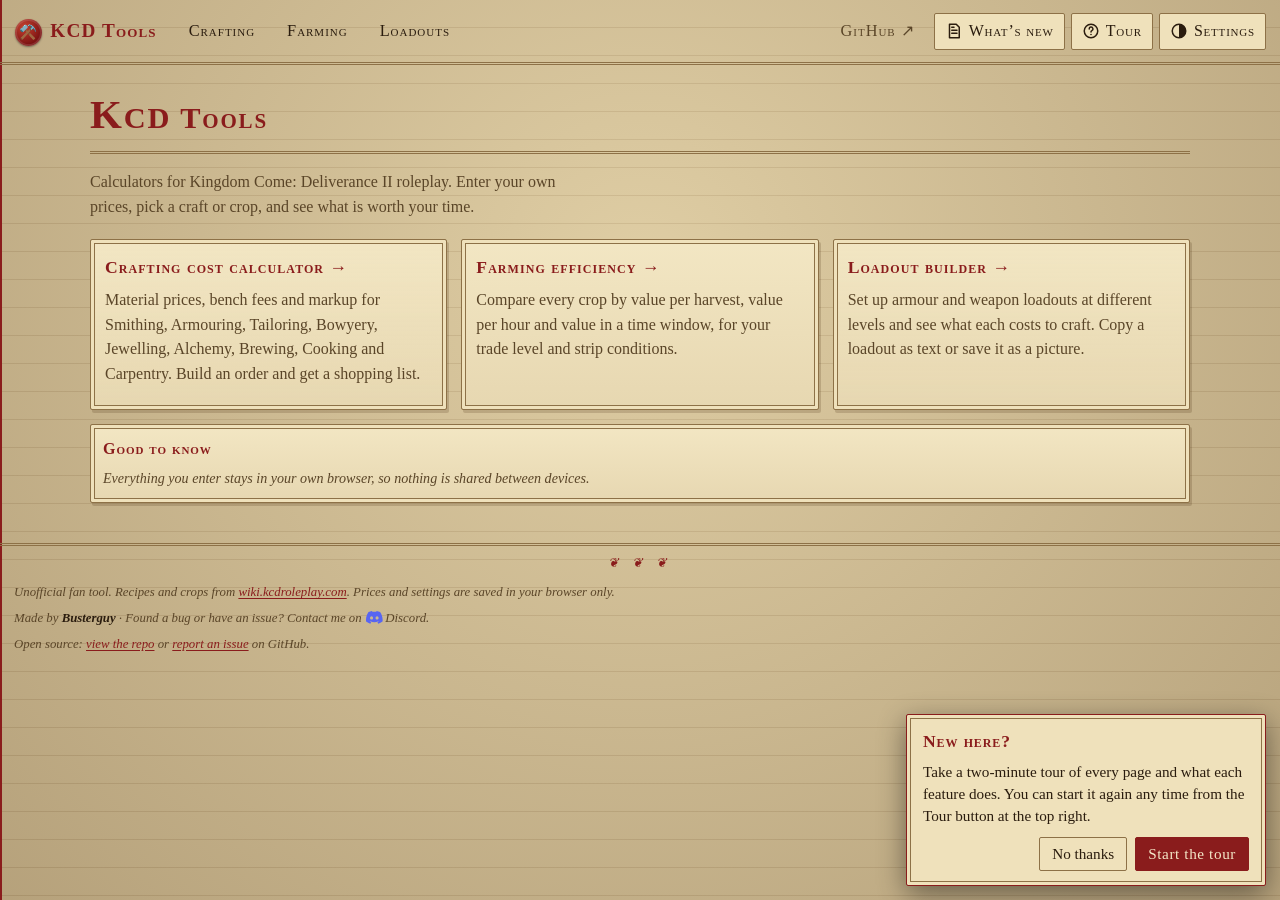
==== index.html @ f0e1aca1 "Show a loading message while pages build and a progress bar when changing page Co-Authored-By: Claud" ====
<!DOCTYPE html>
<html lang="en" data-skin="ledger"><head><meta charset="utf-8">
<meta name="viewport" content="width=device-width, initial-scale=1, viewport-fit=cover">
<meta name="color-scheme" content="light dark"><meta name="description" content="Calculators for KCD Roleplay: crafting costs, farming efficiency and armour loadouts.">
<meta property="og:type" content="website"><meta property="og:site_name" content="KCD Tools"><meta property="og:title" content="KCD Tools – Crafting, Farming and Loadouts"><meta property="og:description" content="Calculators for KCD Roleplay: crafting costs, farming efficiency and armour loadouts."><meta property="og:url" content="https://xbusterguy.github.io/KCDCalculator/"><meta property="og:image" content="https://xbusterguy.github.io/KCDCalculator/assets/social.png"><meta name="twitter:card" content="summary_large_image"><meta name="theme-color" content="#d8c59b">
<link rel="prefetch" href="assets/recipes.js">
<title>KCD Tools – Crafting, Farming and Loadouts</title>
<link rel="icon" href="data:image/svg+xml,%3Csvg xmlns=%27http://www.w3.org/2000/svg%27 viewBox=%270 0 100 100%27%3E%3Ctext y=%27.9em%27 font-size=%2790%27%3E⚒️%3C/text%3E%3C/svg%3E">
<style>
/* Shared styles for every page */
:root{--bg:#f6f1e7;--card:#fffdf8;--tx:#2a2218;--mut:#7a6c58;--ac:#8a5a1c;--on:#fffdf8;--bd:#dccfb8;--ok:#2f7a3a;--bad:#b03a2e;--bar:#c9a05a;color-scheme:light;box-sizing:border-box;padding-top:env(safe-area-inset-top,0px);padding-bottom:env(safe-area-inset-bottom,0px)}
@media (prefers-color-scheme:dark){:root:not([data-theme="light"]){--bg:#120f0b;--card:#1e1913;--tx:#eadfca;--mut:#a39278;--ac:#d9a44f;--on:#120f0b;--bd:#3a3125;--ok:#6fc47c;--bad:#e8786b;--bar:#8a6a2f;color-scheme:dark}}
:root[data-theme="dark"]{--bg:#120f0b;--card:#1e1913;--tx:#eadfca;--mut:#a39278;--ac:#d9a44f;--on:#120f0b;--bd:#3a3125;--ok:#6fc47c;--bad:#e8786b;--bar:#8a6a2f;color-scheme:dark}
html{scroll-padding-top:env(safe-area-inset-top,0px)}
body{margin:0;background:var(--bg);color:var(--tx);font:15px/1.4 Georgia,"Times New Roman",serif}
body::before{content:"";position:fixed;inset:0 0 auto;height:env(safe-area-inset-top,0px);background:var(--bg);z-index:20}
main{max-width:1100px;margin:0 auto;padding:0 14px 16px}
h1{font-size:1.4rem;margin:0 0 6px;color:var(--ac)}h2{font-size:1rem;margin:0 0 6px}
h3{font-size:.85rem;margin:10px 0 6px;color:var(--mut);text-transform:uppercase;letter-spacing:.04em}
p.s{color:var(--mut);margin:0 0 10px;font-size:.88rem}
a{color:var(--ac)}
.bar{display:flex;flex-wrap:wrap;gap:12px;align-items:flex-end;margin-bottom:8px}
label.f{display:flex;flex-direction:column;font-size:.75rem;color:var(--mut);gap:2px}
input,select,textarea,button{font:inherit;color:var(--tx);background:var(--card);border:1px solid var(--bd);border-radius:6px;padding:5px 8px;max-width:100%;box-sizing:border-box}
input[type=checkbox]{width:auto}button{cursor:pointer}button.pri{background:var(--ac);color:var(--on);border:0}
:focus-visible{outline:2px solid var(--ac);outline-offset:1px}
.card{background:var(--card);border:1px solid var(--bd);border-radius:10px;padding:12px;margin-bottom:14px}
.grid{display:grid;grid-template-columns:repeat(auto-fill,minmax(125px,1fr));gap:6px}
details>summary{cursor:pointer;font-weight:bold}
.wrap{overflow-x:auto}table{border-collapse:collapse;width:100%}
th,td{text-align:left;padding:6px 8px;border-bottom:1px solid var(--bd)}th{font-size:.75rem;color:var(--mut)}
td.n,th.n{text-align:right;white-space:nowrap;font-variant-numeric:tabular-nums}
.w{color:var(--bad)}.p{color:var(--ok)}
/* site navigation + footer */
nav.site{display:flex;flex-wrap:wrap;gap:6px;align-items:center;max-width:1280px;margin:0 auto;padding:10px 14px}
nav.site a{text-decoration:none;color:var(--tx);padding:5px 12px;border-radius:999px;border:1px solid transparent}
nav.site a:hover{border-color:var(--bd)}nav.site a[aria-current=page]{background:var(--ac);color:var(--on)}
nav.site .brand{font-weight:bold;color:var(--ac);padding-left:0}
footer.site{max-width:1280px;margin:0 auto;padding:6px 14px 24px;color:var(--mut);font-size:.8rem}
/* home */
.hero{padding:10px 0 4px}.hero p{max-width:60ch;color:var(--mut)}
.tiles{display:grid;grid-template-columns:repeat(auto-fit,minmax(260px,1fr));gap:14px}
.tile{display:block;text-decoration:none;color:var(--tx);border:1px solid var(--bd);border-radius:10px;padding:14px;background:var(--card)}
.tile:hover{border-color:var(--ac)}.tile h2{color:var(--ac);font-size:1.1rem}.tile p{margin:0;color:var(--mut)}
.sig{margin-top:6px}.sig b{color:var(--tx)}.sig svg{width:1.3em;height:1.3em;vertical-align:-.3em;margin:0 .2em 0 .1em;fill:#5865F2}
nav.site a.gh{margin-left:auto;color:var(--mut)}.sig a{color:var(--ac)}
@media print{nav.site,footer.site{display:none}}
/* theme picker */
/* Medieval ledger theme (select "Medieval ledger" in the nav) */
:root[data-skin=ledger]{--bg:#d8c59b;--card:#efe1bb;--tx:#2a1c0e;--mut:#5a4528;--ac:#8a1c1c;--on:#f4e8c8;--bd:#8d7147;--ok:#2d5a28;--bad:#8a1c1c;--bar:#a67a3a;color-scheme:light}
@media (prefers-color-scheme:dark){:root[data-skin=ledger]:not([data-theme=light]){--bg:#17110a;--card:#241a0f;--tx:#e8d6a6;--mut:#a68e62;--ac:#e0705a;--on:#17110a;--bd:#5c4526;--ok:#86b66f;--bad:#e0705c;--bar:#8d6a30;color-scheme:dark}}
:root[data-skin=ledger][data-theme=dark]{--bg:#17110a;--card:#241a0f;--tx:#e8d6a6;--mut:#a68e62;--ac:#e0705a;--on:#17110a;--bd:#5c4526;--ok:#86b66f;--bad:#e0705c;--bar:#8d6a30;color-scheme:dark}
html[data-skin=ledger] body{min-height:100vh;font:16px/1.55 "Palatino Linotype","Book Antiqua",Palatino,"Iowan Old Style","URW Palladio L",Garamond,Georgia,serif;
 background-image:radial-gradient(ellipse at 50% 30%,rgba(255,244,205,.18),rgba(60,35,10,.22) 100%),repeating-linear-gradient(to bottom,transparent 0,transparent 27px,rgba(110,76,34,.16) 27px,rgba(110,76,34,.16) 28px);background-attachment:fixed,scroll}
html[data-skin=ledger][data-theme=dark] body{background-image:radial-gradient(ellipse at 50% 30%,rgba(255,200,120,.05),rgba(0,0,0,.35) 100%),repeating-linear-gradient(to bottom,transparent 0,transparent 27px,rgba(200,150,80,.07) 27px,rgba(200,150,80,.07) 28px)}
@media (prefers-color-scheme:dark){html[data-skin=ledger]:not([data-theme=light]) body{background-image:radial-gradient(ellipse at 50% 30%,rgba(255,200,120,.05),rgba(0,0,0,.35) 100%),repeating-linear-gradient(to bottom,transparent 0,transparent 27px,rgba(200,150,80,.07) 27px,rgba(200,150,80,.07) 28px)}}
@media (min-width:1240px){html[data-skin=ledger] body{box-shadow:inset 46px 0 0 -44px var(--ac),inset 52px 0 0 -50px var(--ac)}}
html[data-skin=ledger]{accent-color:var(--ac)}
html[data-skin=ledger] ::selection{background:var(--ac);color:var(--on)}
html[data-skin=ledger] h1,html[data-skin=ledger] h2,html[data-skin=ledger] h3{font-variant:small-caps;letter-spacing:.06em;color:var(--ac)}
html[data-skin=ledger] h1{font-size:1.9rem;border-bottom:3px double var(--bd);padding-bottom:4px;margin-bottom:10px}
html[data-skin=ledger] h1::first-letter{font-size:1.35em;font-weight:bold}
html[data-skin=ledger] h3{border-bottom:1px solid var(--bd);padding-bottom:2px}
html[data-skin=ledger] p.s{font-style:italic}
html[data-skin=ledger] .card,html[data-skin=ledger] .tile{border:1px solid var(--bd);border-radius:2px;background-image:linear-gradient(rgba(255,250,225,.22),rgba(120,85,40,.07));box-shadow:inset 0 0 0 3px var(--card),inset 0 0 0 4px var(--bd),2px 3px 0 rgba(60,35,10,.18)}
html[data-skin=ledger][data-theme=dark] .card,html[data-skin=ledger][data-theme=dark] .tile{background-image:linear-gradient(rgba(255,200,120,.04),rgba(0,0,0,.18));box-shadow:inset 0 0 0 3px var(--card),inset 0 0 0 4px var(--bd),2px 3px 0 rgba(0,0,0,.4)}
html[data-skin=ledger] .tile:hover{border-color:var(--ac)}
html[data-skin=ledger] input,html[data-skin=ledger] select,html[data-skin=ledger] textarea,html[data-skin=ledger] button{border-radius:2px;border:1px solid var(--bd);background-color:var(--card);font-family:inherit}
html[data-skin=ledger] button:hover{border-color:var(--ac);color:var(--ac)}
html[data-skin=ledger] button.pri{background:var(--ac);color:var(--on);border-color:var(--ac);letter-spacing:.04em}html[data-skin=ledger] button.pri:hover{color:var(--on);filter:brightness(1.12)}
html[data-skin=ledger] table{border-top:2px solid var(--bd)}
html[data-skin=ledger] th{font-variant:small-caps;letter-spacing:.07em;font-size:.82rem;color:var(--ac);border-bottom:2px solid var(--bd)}
html[data-skin=ledger] td{border-bottom:1px dotted var(--bd)}
html[data-skin=ledger] tr.grp td{background:transparent;border-bottom:1px solid var(--bd);font-variant:small-caps;text-transform:none;letter-spacing:.08em;font-size:.9rem}
html[data-skin=ledger] tr.tot td{border-top:3px double var(--bd)}
html[data-skin=ledger] nav.site{border-bottom:3px double var(--bd);margin-bottom:8px}
html[data-skin=ledger] nav.site a{border-radius:0;font-variant:small-caps;letter-spacing:.06em;font-size:1.02em}
html[data-skin=ledger] nav.site a:hover{border-color:var(--bd)}
html[data-skin=ledger] nav.site .brand{font-size:1.2em;font-weight:bold}
html[data-skin=ledger] footer.site{border-top:3px double var(--bd);margin-top:10px;padding-top:12px;font-style:italic}
html[data-skin=ledger] details>summary{font-variant:small-caps;letter-spacing:.05em}
/* ---- site-wide usability additions ---- */
.skip{position:absolute;left:8px;top:-60px;background:var(--ac);color:var(--on);padding:8px 14px;border-radius:6px;z-index:50;text-decoration:none}.skip:focus{top:8px}
main:focus{outline:none}
nav.site .logo{display:inline-block}
nav.site details.menu{position:relative}
nav.site details.menu>summary{list-style:none;cursor:pointer;display:flex;align-items:center;gap:6px;border:1px solid var(--bd);border-radius:6px;padding:5px 10px;background:var(--card);font-weight:normal}
nav.site details.menu>summary::-webkit-details-marker{display:none}
nav.site details.menu>summary svg{width:18px;height:18px;flex:none}
nav.site details.menu[open]>summary{border-color:var(--ac)}
nav.site .pop{position:absolute;right:0;top:calc(100% + 6px);z-index:40;background:var(--card);border:1px solid var(--bd);border-radius:10px;padding:12px;display:flex;flex-direction:column;gap:8px;width:min(260px,calc(100vw - 28px));box-shadow:0 8px 24px rgba(0,0,0,.25)}
nav.site .pop hr{border:0;border-top:1px solid var(--bd);margin:2px 0;width:100%}
nav.site .pop .s{margin:0;font-size:.78rem}
nav.site .pop button,nav.site .pop select{width:100%;text-align:left}
@media (max-width:560px){nav.site{gap:2px 4px;padding:8px 10px;flex-wrap:nowrap}nav.site a{padding:4px 7px;font-size:.9rem;white-space:nowrap}nav.site a.gh{display:none}html[data-skin=ledger] nav.site .brand{padding-right:2px;font-size:0}html[data-skin=ledger] nav.site .brand .logo{font-size:16px}nav.site details.menu{margin-left:auto}nav.site details.menu .mlabel{display:none}}@media (max-width:340px){nav.site a{padding:4px 4px;font-size:.8rem}nav.site{padding:8px 6px;gap:0 2px}nav.site details.menu>summary{padding:5px 7px}}
@media (pointer:coarse){button,select,input:not([type=checkbox]):not([type=radio]){min-height:40px}.chip{min-height:34px}input[type=checkbox]{width:20px;height:20px}}
@media (prefers-reduced-motion:reduce){*{scroll-behavior:auto!important;transition:none!important}}
.toast{position:fixed;left:50%;bottom:16px;transform:translateX(-50%);background:var(--tx);color:var(--bg);padding:9px 14px;border-radius:8px;z-index:60;display:flex;gap:12px;align-items:center;box-shadow:0 6px 20px rgba(0,0,0,.35);max-width:calc(100vw - 24px)}
.toast button{background:transparent;color:inherit;border:1px solid currentColor;min-height:0;padding:2px 10px}
html[data-skin=ledger] nav.site .logo{display:inline-grid;place-items:center;width:1.9em;height:1.9em;border-radius:50%;background:radial-gradient(circle at 35% 30%,#c4412f,#7a1212 70%);box-shadow:0 1px 2px rgba(0,0,0,.4),inset 0 0 0 2px rgba(255,255,255,.12);font-size:.75em;vertical-align:middle;margin-right:2px}
html[data-skin=ledger] footer.site::before{content:"❦  ❦  ❦";display:block;text-align:center;color:var(--ac);letter-spacing:.4em;margin:-4px 0 10px}
html[data-skin=ledger] nav.site details.menu>summary,html[data-skin=ledger] nav.site .pop{border-radius:2px}
html[data-skin=ledger] .toast{border-radius:2px}
html[data-skin=ledger] a{text-decoration-thickness:1px;text-underline-offset:2px}
</style>
<script>// Applies the saved theme before first paint and wires the theme button.
(function(){var k="kcd-theme",s="kcd-skin",t,sk,d=document.documentElement;try{t=localStorage.getItem(k);sk=localStorage.getItem(s)}catch(e){}
if(t)d.dataset.theme=t;d.dataset.skin="ledger";
var cur=function(){return d.dataset.theme||(matchMedia("(prefers-color-scheme:dark)").matches?"dark":"light")};
addEventListener("DOMContentLoaded",function(){var b=document.getElementById("theme"),o=document.getElementById("skin"),m=document.getElementById("menu"),$=function(i){return document.getElementById(i)};
var lab=function(){if(b)b.textContent=cur()=="dark"?"Switch to light":"Switch to dark"};lab();
if(o){o.value=d.dataset.skin||"classic";o.onchange=function(){d.dataset.skin=o.value;try{localStorage.setItem(s,o.value)}catch(e){}}}
if(b)b.onclick=function(){var n=cur()=="dark"?"light":"dark";d.dataset.theme=n;try{localStorage.setItem(k,n)}catch(e){}lab()};
if(m){document.addEventListener("click",function(e){if(m.open&&!m.contains(e.target))m.open=false});
m.addEventListener("keydown",function(e){if(e.key=="Escape"){m.open=false;m.querySelector("summary").focus()}})}
var msg=function(t){var e=$("bkmsg");if(e)e.textContent=t};
if($("bk"))$("bk").onclick=function(){var o={app:"kcd-tools",v:1,date:new Date().toISOString(),data:{}},n=0;try{for(var i=0;i<localStorage.length;i++){var q=localStorage.key(i);if(q.indexOf("kcd-")==0){o.data[q]=localStorage.getItem(q);n++}}}catch(e){}
var a=document.createElement("a");a.href=URL.createObjectURL(new Blob([JSON.stringify(o)],{type:"application/json"}));a.download="kcd-tools-backup-"+o.date.slice(0,10)+".json";document.body.appendChild(a);a.click();a.remove();setTimeout(function(){URL.revokeObjectURL(a.href)},1000);msg("Backup saved ("+n+" items).")};
if($("rsb"))$("rsb").onclick=function(){$("rs").click()};
if($("rs"))$("rs").onchange=function(){var f=this.files[0];if(!f)return;var r=new FileReader();r.onload=function(){try{var o=JSON.parse(r.result);if(o.app!="kcd-tools"||!o.data)throw 0;var ks=Object.keys(o.data).filter(function(x){return x.indexOf("kcd-")==0&&typeof o.data[x]=="string"});
if(!ks.length)throw 0;if(!confirm("Replace the data saved on this site with this backup ("+ks.length+" items)?"))return;ks.forEach(function(x){localStorage.setItem(x,o.data[x])});msg("Restored. Reloading…");location.reload()}catch(e){msg("That file is not a KCD Tools backup.")}};r.readAsText(f);this.value=""};
});
addEventListener("keydown",function(e){if(e.key!="/"||e.ctrlKey||e.metaKey||e.altKey)return;var a=document.activeElement;if(a&&/INPUT|TEXTAREA|SELECT/.test(a.tagName))return;var q=document.querySelector("input[type=search]");if(q){e.preventDefault();q.focus();q.select()}})})();
</script>
<style>
.ld{display:flex;align-items:center;gap:10px;padding:16px 4px;color:var(--mut);font-style:italic}
.ld i{flex:none;width:18px;height:18px;border:3px solid var(--bd);border-top-color:var(--ac);border-radius:50%;animation:ldsp .8s linear infinite}
@keyframes ldsp{to{transform:rotate(360deg)}}
@media (prefers-reduced-motion:reduce){.ld i{animation:none;border-color:var(--ac)}}
#ldbar{position:fixed;top:0;left:0;height:3px;width:0;background:var(--ac);z-index:2000;transition:width 8s cubic-bezier(.1,.8,.2,1)}
</style>
<script>/* loading feedback: a status line while the page builds, a slow-connection hint, and a thin bar when moving to another page */
(function(){var d=document,t=setTimeout(function(){var e=d.getElementById("ld"),s=e&&e.querySelector("span");if(s)s.textContent+=" This is taking longer than usual, so your connection may be slow."},6000);
d.addEventListener("DOMContentLoaded",function(){clearTimeout(t);var e=d.getElementById("ld");if(e)e.remove()});
d.addEventListener("click",function(ev){var a=ev.target.closest&&ev.target.closest("a[href]");if(!a||a.target||ev.defaultPrevented||ev.ctrlKey||ev.metaKey||ev.shiftKey||ev.button)return;var u=new URL(a.href,location.href);if(u.origin!==location.origin||u.pathname===location.pathname||d.getElementById("ldbar"))return;var b=d.createElement("div");b.id="ldbar";d.body.appendChild(b);requestAnimationFrame(function(){requestAnimationFrame(function(){b.style.width="85%"})})});
addEventListener("pageshow",function(){var b=d.getElementById("ldbar");if(b)b.remove()})})();</script>
</head><body><a class="skip" href="#main">Skip to content</a><nav class="site"><a class="brand" href="index.html" aria-label="KCD Tools home"><span class="logo">⚒️</span> KCD Tools</a><a href="crafting.html">Crafting</a><a href="farming.html">Farming</a><a href="loadouts.html">Loadouts</a><a class="gh" href="https://github.com/xBusterguy/KCDCalculator" target="_blank" rel="noopener noreferrer" title="View the code or report an issue on GitHub">GitHub ↗</a><details class="menu" id="menu"><summary aria-label="Settings: light or dark mode, backup" title="Light/dark mode and backup"><svg viewBox="0 0 24 24" aria-hidden="true" focusable="false"><circle cx="12" cy="12" r="9" fill="none" stroke="currentColor" stroke-width="2"/><path d="M12 3a9 9 0 0 1 0 18z" fill="currentColor"/></svg><span class="mlabel">Settings</span></summary><div class="pop"><button id="theme" type="button" aria-label="Switch light or dark mode">Switch to dark</button><hr><button id="bk" type="button">Back up my data</button><button id="rsb" type="button">Restore from backup</button><input id="rs" aria-label="Choose a backup file" type="file" accept=".json,application/json" hidden><p class="s" id="bkmsg">Saves your prices, orders, favourites, loadouts and settings to a file.</p></div></details></nav>
<main id="main" tabindex="-1"><div class="hero"><h1>KCD Tools</h1><p>Calculators for Kingdom Come: Deliverance II roleplay. Enter your own prices, pick a craft or crop, and see what is worth your time.</p></div>
<div class="tiles">
<a class="tile" href="crafting.html"><h2>Crafting cost calculator →</h2><p>Material prices, bench fees and markup for Smithing, Armouring, Tailoring, Bowyery, Jewelling, Alchemy, Brewing, Cooking and Carpentry. Build an order and get a shopping list.</p><p class="sum" id="sc" style="margin-top:8px;font-style:italic"></p></a>
<a class="tile" href="farming.html"><h2>Farming efficiency →</h2><p>Compare every crop by value per harvest, value per hour and value in a time window, for your trade level and strip conditions.</p><p class="sum" id="sf" style="margin-top:8px;font-style:italic"></p></a>
<a class="tile" href="loadouts.html"><h2>Loadout builder →</h2><p>Set up armour and weapon loadouts at different levels and see what each costs to craft. Copy a loadout as text or save it as a picture.</p><p class="sum" id="sl" style="margin-top:8px;font-style:italic"></p></a></div>
<div class="card" style="margin-top:14px"><h2>Good to know</h2><p class="s" style="margin:0">Everything you enter stays in your own browser, so nothing is shared between devices.</p></div></main>
<footer class="site">Unofficial fan tool. Recipes and crops from <a href="https://wiki.kcdroleplay.com/recipes/">wiki.kcdroleplay.com</a>. Prices and settings are saved in your browser only.<div class="sig">Made by <b>Busterguy</b> · Found a bug or have an issue? Contact me on <svg viewBox="0 0 24 24" aria-hidden="true" focusable="false"><path d="M20.317 4.3698a19.7913 19.7913 0 00-4.8851-1.5152.0741.0741 0 00-.0785.0371c-.211.3753-.4447.8648-.6083 1.2495-1.8447-.2762-3.68-.2762-5.4868 0-.1636-.3933-.4058-.8742-.6177-1.2495a.077.077 0 00-.0785-.037 19.7363 19.7363 0 00-4.8852 1.515.0699.0699 0 00-.0321.0277C.5334 9.0458-.319 13.5799.0992 18.0578a.0824.0824 0 00.0312.0561c2.0528 1.5076 4.0413 2.4228 5.9929 3.0294a.0777.0777 0 00.0842-.0276c.4616-.6304.8731-1.2952 1.226-1.9942a.076.076 0 00-.0416-.1057c-.6528-.2476-1.2743-.5495-1.8722-.8923a.077.077 0 01-.0076-.1277c.1258-.0943.2517-.1923.3718-.2914a.0743.0743 0 01.0776-.0105c3.9278 1.7933 8.18 1.7933 12.0614 0a.0739.0739 0 01.0785.0095c.1202.099.246.1981.3728.2924a.077.077 0 01-.0066.1276 12.2986 12.2986 0 01-1.873.8914.0766.0766 0 00-.0407.1067c.3604.698.7719 1.3628 1.225 1.9932a.076.076 0 00.0842.0286c1.961-.6067 3.9495-1.5219 6.0023-3.0294a.077.077 0 00.0313-.0552c.5004-5.177-.8382-9.6739-3.5485-13.6604a.061.061 0 00-.0312-.0286zM8.02 15.3312c-1.1825 0-2.1569-1.0857-2.1569-2.419 0-1.3332.9555-2.4189 2.157-2.4189 1.2108 0 2.1757 1.0952 2.1568 2.419 0 1.3332-.9555 2.4189-2.1569 2.4189zm7.9748 0c-1.1825 0-2.1569-1.0857-2.1569-2.419 0-1.3332.9554-2.4189 2.1569-2.4189 1.2108 0 2.1757 1.0952 2.1568 2.419 0 1.3332-.946 2.4189-2.1568 2.4189Z"/></svg>Discord.</div><div class="sig">Open source: <a href="https://github.com/xBusterguy/KCDCalculator" target="_blank" rel="noopener noreferrer">view the repo</a> or <a href="https://github.com/xBusterguy/KCDCalculator/issues/new/choose" target="_blank" rel="noopener noreferrer">report an issue</a> on GitHub.</div></footer><script>
(function(){var g=function(k){try{return JSON.parse(localStorage.getItem(k))}catch(e){return null}},set=function(i,t){var e=document.getElementById(i);if(e&&t)e.textContent=t};
var P=g("kcd-p")||{},n=Object.keys(P).filter(function(k){return P[k]!==""&&+P[k]>0}).length,f=(g("kcd-fav")||[]).length,o=Object.keys(g("kcd-o")||{}).length,a=[];
if(n)a.push(n+" price"+(n>1?"s":"")+" entered");if(f)a.push(f+" favourite"+(f>1?"s":""));if(o)a.push(o+" piece"+(o>1?"s":"")+" in your order");set("sc",a.join(" · "));
var F=g("kcd-farm");if(F&&F.lv)set("sf","Last view: level "+F.lv+(F.ww?", weeded & watered":"")+", "+(F.st||1)+" strip"+((F.st||1)>1?"s":""));
var L=g("kcd-lo");if(L&&L.length)set("sl",L.length+" loadout"+(L.length>1?"s":"")+" saved");})();
</script><script src="assets/tour.js" defer></script><script src="assets/changelog.js" defer></script><script>if("serviceWorker"in navigator&&(location.protocol==="https:"||location.hostname==="localhost"))addEventListener("load",function(){navigator.serviceWorker.register("sw.js").catch(function(){})})</script></body></html>
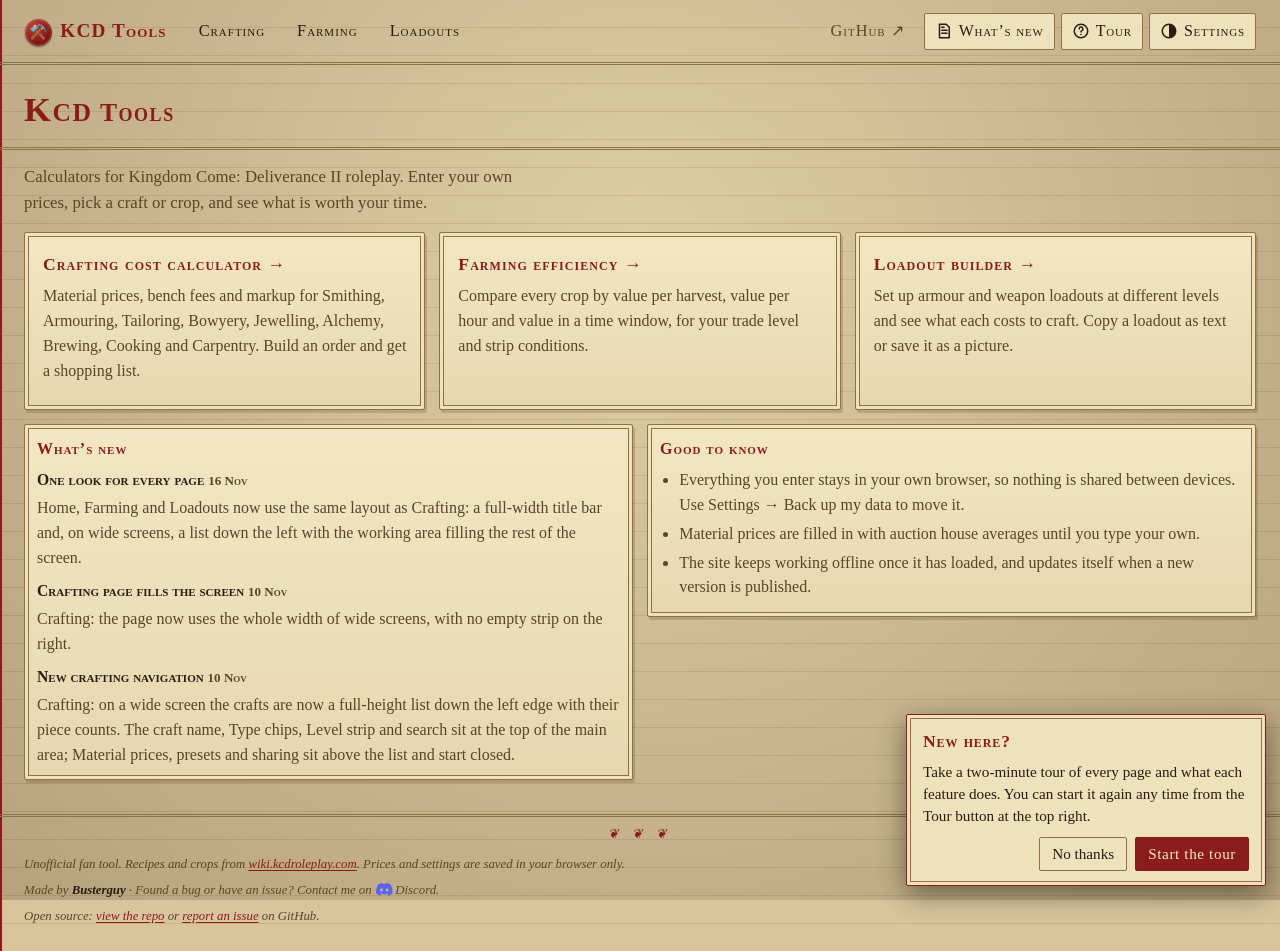
==== commit e5453d42: "One layout for every page, shared stylesheet and script, farming focus fix, removable custom recipes" ====
--- a/index.html
+++ b/index.html
@@ -6,145 +6,27 @@
 <link rel="prefetch" href="assets/recipes.js">
 <title>KCD Tools – Crafting, Farming and Loadouts</title>
 <link rel="icon" href="data:image/svg+xml,%3Csvg xmlns=%27http://www.w3.org/2000/svg%27 viewBox=%270 0 100 100%27%3E%3Ctext y=%27.9em%27 font-size=%2790%27%3E⚒️%3C/text%3E%3C/svg%3E">
-<style>
-/* Shared styles for every page */
-:root{--bg:#f6f1e7;--card:#fffdf8;--tx:#2a2218;--mut:#7a6c58;--ac:#8a5a1c;--on:#fffdf8;--bd:#dccfb8;--ok:#2f7a3a;--bad:#b03a2e;--bar:#c9a05a;color-scheme:light;box-sizing:border-box;padding-top:env(safe-area-inset-top,0px);padding-bottom:env(safe-area-inset-bottom,0px)}
-@media (prefers-color-scheme:dark){:root:not([data-theme="light"]){--bg:#120f0b;--card:#1e1913;--tx:#eadfca;--mut:#a39278;--ac:#d9a44f;--on:#120f0b;--bd:#3a3125;--ok:#6fc47c;--bad:#e8786b;--bar:#8a6a2f;color-scheme:dark}}
-:root[data-theme="dark"]{--bg:#120f0b;--card:#1e1913;--tx:#eadfca;--mut:#a39278;--ac:#d9a44f;--on:#120f0b;--bd:#3a3125;--ok:#6fc47c;--bad:#e8786b;--bar:#8a6a2f;color-scheme:dark}
-html{scroll-padding-top:env(safe-area-inset-top,0px)}
-body{margin:0;background:var(--bg);color:var(--tx);font:15px/1.4 Georgia,"Times New Roman",serif}
-body::before{content:"";position:fixed;inset:0 0 auto;height:env(safe-area-inset-top,0px);background:var(--bg);z-index:20}
-main{max-width:1100px;margin:0 auto;padding:0 14px 16px}
-h1{font-size:1.4rem;margin:0 0 6px;color:var(--ac)}h2{font-size:1rem;margin:0 0 6px}
-h3{font-size:.85rem;margin:10px 0 6px;color:var(--mut);text-transform:uppercase;letter-spacing:.04em}
-p.s{color:var(--mut);margin:0 0 10px;font-size:.88rem}
-a{color:var(--ac)}
-.bar{display:flex;flex-wrap:wrap;gap:12px;align-items:flex-end;margin-bottom:8px}
-label.f{display:flex;flex-direction:column;font-size:.75rem;color:var(--mut);gap:2px}
-input,select,textarea,button{font:inherit;color:var(--tx);background:var(--card);border:1px solid var(--bd);border-radius:6px;padding:5px 8px;max-width:100%;box-sizing:border-box}
-input[type=checkbox]{width:auto}button{cursor:pointer}button.pri{background:var(--ac);color:var(--on);border:0}
-:focus-visible{outline:2px solid var(--ac);outline-offset:1px}
-.card{background:var(--card);border:1px solid var(--bd);border-radius:10px;padding:12px;margin-bottom:14px}
-.grid{display:grid;grid-template-columns:repeat(auto-fill,minmax(125px,1fr));gap:6px}
-details>summary{cursor:pointer;font-weight:bold}
-.wrap{overflow-x:auto}table{border-collapse:collapse;width:100%}
-th,td{text-align:left;padding:6px 8px;border-bottom:1px solid var(--bd)}th{font-size:.75rem;color:var(--mut)}
-td.n,th.n{text-align:right;white-space:nowrap;font-variant-numeric:tabular-nums}
-.w{color:var(--bad)}.p{color:var(--ok)}
-/* site navigation + footer */
-nav.site{display:flex;flex-wrap:wrap;gap:6px;align-items:center;max-width:1280px;margin:0 auto;padding:10px 14px}
-nav.site a{text-decoration:none;color:var(--tx);padding:5px 12px;border-radius:999px;border:1px solid transparent}
-nav.site a:hover{border-color:var(--bd)}nav.site a[aria-current=page]{background:var(--ac);color:var(--on)}
-nav.site .brand{font-weight:bold;color:var(--ac);padding-left:0}
-footer.site{max-width:1280px;margin:0 auto;padding:6px 14px 24px;color:var(--mut);font-size:.8rem}
-/* home */
-.hero{padding:10px 0 4px}.hero p{max-width:60ch;color:var(--mut)}
-.tiles{display:grid;grid-template-columns:repeat(auto-fit,minmax(260px,1fr));gap:14px}
-.tile{display:block;text-decoration:none;color:var(--tx);border:1px solid var(--bd);border-radius:10px;padding:14px;background:var(--card)}
-.tile:hover{border-color:var(--ac)}.tile h2{color:var(--ac);font-size:1.1rem}.tile p{margin:0;color:var(--mut)}
-.sig{margin-top:6px}.sig b{color:var(--tx)}.sig svg{width:1.3em;height:1.3em;vertical-align:-.3em;margin:0 .2em 0 .1em;fill:#5865F2}
-nav.site a.gh{margin-left:auto;color:var(--mut)}.sig a{color:var(--ac)}
-@media print{nav.site,footer.site{display:none}}
-/* theme picker */
-/* Medieval ledger theme (select "Medieval ledger" in the nav) */
-:root[data-skin=ledger]{--bg:#d8c59b;--card:#efe1bb;--tx:#2a1c0e;--mut:#5a4528;--ac:#8a1c1c;--on:#f4e8c8;--bd:#8d7147;--ok:#2d5a28;--bad:#8a1c1c;--bar:#a67a3a;color-scheme:light}
-@media (prefers-color-scheme:dark){:root[data-skin=ledger]:not([data-theme=light]){--bg:#17110a;--card:#241a0f;--tx:#e8d6a6;--mut:#a68e62;--ac:#e0705a;--on:#17110a;--bd:#5c4526;--ok:#86b66f;--bad:#e0705c;--bar:#8d6a30;color-scheme:dark}}
-:root[data-skin=ledger][data-theme=dark]{--bg:#17110a;--card:#241a0f;--tx:#e8d6a6;--mut:#a68e62;--ac:#e0705a;--on:#17110a;--bd:#5c4526;--ok:#86b66f;--bad:#e0705c;--bar:#8d6a30;color-scheme:dark}
-html[data-skin=ledger] body{min-height:100vh;font:16px/1.55 "Palatino Linotype","Book Antiqua",Palatino,"Iowan Old Style","URW Palladio L",Garamond,Georgia,serif;
- background-image:radial-gradient(ellipse at 50% 30%,rgba(255,244,205,.18),rgba(60,35,10,.22) 100%),repeating-linear-gradient(to bottom,transparent 0,transparent 27px,rgba(110,76,34,.16) 27px,rgba(110,76,34,.16) 28px);background-attachment:fixed,scroll}
-html[data-skin=ledger][data-theme=dark] body{background-image:radial-gradient(ellipse at 50% 30%,rgba(255,200,120,.05),rgba(0,0,0,.35) 100%),repeating-linear-gradient(to bottom,transparent 0,transparent 27px,rgba(200,150,80,.07) 27px,rgba(200,150,80,.07) 28px)}
-@media (prefers-color-scheme:dark){html[data-skin=ledger]:not([data-theme=light]) body{background-image:radial-gradient(ellipse at 50% 30%,rgba(255,200,120,.05),rgba(0,0,0,.35) 100%),repeating-linear-gradient(to bottom,transparent 0,transparent 27px,rgba(200,150,80,.07) 27px,rgba(200,150,80,.07) 28px)}}
-@media (min-width:1240px){html[data-skin=ledger] body{box-shadow:inset 46px 0 0 -44px var(--ac),inset 52px 0 0 -50px var(--ac)}}
-html[data-skin=ledger]{accent-color:var(--ac)}
-html[data-skin=ledger] ::selection{background:var(--ac);color:var(--on)}
-html[data-skin=ledger] h1,html[data-skin=ledger] h2,html[data-skin=ledger] h3{font-variant:small-caps;letter-spacing:.06em;color:var(--ac)}
-html[data-skin=ledger] h1{font-size:1.9rem;border-bottom:3px double var(--bd);padding-bottom:4px;margin-bottom:10px}
-html[data-skin=ledger] h1::first-letter{font-size:1.35em;font-weight:bold}
-html[data-skin=ledger] h3{border-bottom:1px solid var(--bd);padding-bottom:2px}
-html[data-skin=ledger] p.s{font-style:italic}
-html[data-skin=ledger] .card,html[data-skin=ledger] .tile{border:1px solid var(--bd);border-radius:2px;background-image:linear-gradient(rgba(255,250,225,.22),rgba(120,85,40,.07));box-shadow:inset 0 0 0 3px var(--card),inset 0 0 0 4px var(--bd),2px 3px 0 rgba(60,35,10,.18)}
-html[data-skin=ledger][data-theme=dark] .card,html[data-skin=ledger][data-theme=dark] .tile{background-image:linear-gradient(rgba(255,200,120,.04),rgba(0,0,0,.18));box-shadow:inset 0 0 0 3px var(--card),inset 0 0 0 4px var(--bd),2px 3px 0 rgba(0,0,0,.4)}
-html[data-skin=ledger] .tile:hover{border-color:var(--ac)}
-html[data-skin=ledger] input,html[data-skin=ledger] select,html[data-skin=ledger] textarea,html[data-skin=ledger] button{border-radius:2px;border:1px solid var(--bd);background-color:var(--card);font-family:inherit}
-html[data-skin=ledger] button:hover{border-color:var(--ac);color:var(--ac)}
-html[data-skin=ledger] button.pri{background:var(--ac);color:var(--on);border-color:var(--ac);letter-spacing:.04em}html[data-skin=ledger] button.pri:hover{color:var(--on);filter:brightness(1.12)}
-html[data-skin=ledger] table{border-top:2px solid var(--bd)}
-html[data-skin=ledger] th{font-variant:small-caps;letter-spacing:.07em;font-size:.82rem;color:var(--ac);border-bottom:2px solid var(--bd)}
-html[data-skin=ledger] td{border-bottom:1px dotted var(--bd)}
-html[data-skin=ledger] tr.grp td{background:transparent;border-bottom:1px solid var(--bd);font-variant:small-caps;text-transform:none;letter-spacing:.08em;font-size:.9rem}
-html[data-skin=ledger] tr.tot td{border-top:3px double var(--bd)}
-html[data-skin=ledger] nav.site{border-bottom:3px double var(--bd);margin-bottom:8px}
-html[data-skin=ledger] nav.site a{border-radius:0;font-variant:small-caps;letter-spacing:.06em;font-size:1.02em}
-html[data-skin=ledger] nav.site a:hover{border-color:var(--bd)}
-html[data-skin=ledger] nav.site .brand{font-size:1.2em;font-weight:bold}
-html[data-skin=ledger] footer.site{border-top:3px double var(--bd);margin-top:10px;padding-top:12px;font-style:italic}
-html[data-skin=ledger] details>summary{font-variant:small-caps;letter-spacing:.05em}
-/* ---- site-wide usability additions ---- */
-.skip{position:absolute;left:8px;top:-60px;background:var(--ac);color:var(--on);padding:8px 14px;border-radius:6px;z-index:50;text-decoration:none}.skip:focus{top:8px}
-main:focus{outline:none}
-nav.site .logo{display:inline-block}
-nav.site details.menu{position:relative}
-nav.site details.menu>summary{list-style:none;cursor:pointer;display:flex;align-items:center;gap:6px;border:1px solid var(--bd);border-radius:6px;padding:5px 10px;background:var(--card);font-weight:normal}
-nav.site details.menu>summary::-webkit-details-marker{display:none}
-nav.site details.menu>summary svg{width:18px;height:18px;flex:none}
-nav.site details.menu[open]>summary{border-color:var(--ac)}
-nav.site .pop{position:absolute;right:0;top:calc(100% + 6px);z-index:40;background:var(--card);border:1px solid var(--bd);border-radius:10px;padding:12px;display:flex;flex-direction:column;gap:8px;width:min(260px,calc(100vw - 28px));box-shadow:0 8px 24px rgba(0,0,0,.25)}
-nav.site .pop hr{border:0;border-top:1px solid var(--bd);margin:2px 0;width:100%}
-nav.site .pop .s{margin:0;font-size:.78rem}
-nav.site .pop button,nav.site .pop select{width:100%;text-align:left}
-@media (max-width:560px){nav.site{gap:2px 4px;padding:8px 10px;flex-wrap:nowrap}nav.site a{padding:4px 7px;font-size:.9rem;white-space:nowrap}nav.site a.gh{display:none}html[data-skin=ledger] nav.site .brand{padding-right:2px;font-size:0}html[data-skin=ledger] nav.site .brand .logo{font-size:16px}nav.site details.menu{margin-left:auto}nav.site details.menu .mlabel{display:none}}@media (max-width:340px){nav.site a{padding:4px 4px;font-size:.8rem}nav.site{padding:8px 6px;gap:0 2px}nav.site details.menu>summary{padding:5px 7px}}
-@media (pointer:coarse){button,select,input:not([type=checkbox]):not([type=radio]){min-height:40px}.chip{min-height:34px}input[type=checkbox]{width:20px;height:20px}}
-@media (prefers-reduced-motion:reduce){*{scroll-behavior:auto!important;transition:none!important}}
-.toast{position:fixed;left:50%;bottom:16px;transform:translateX(-50%);background:var(--tx);color:var(--bg);padding:9px 14px;border-radius:8px;z-index:60;display:flex;gap:12px;align-items:center;box-shadow:0 6px 20px rgba(0,0,0,.35);max-width:calc(100vw - 24px)}
-.toast button{background:transparent;color:inherit;border:1px solid currentColor;min-height:0;padding:2px 10px}
-html[data-skin=ledger] nav.site .logo{display:inline-grid;place-items:center;width:1.9em;height:1.9em;border-radius:50%;background:radial-gradient(circle at 35% 30%,#c4412f,#7a1212 70%);box-shadow:0 1px 2px rgba(0,0,0,.4),inset 0 0 0 2px rgba(255,255,255,.12);font-size:.75em;vertical-align:middle;margin-right:2px}
-html[data-skin=ledger] footer.site::before{content:"❦  ❦  ❦";display:block;text-align:center;color:var(--ac);letter-spacing:.4em;margin:-4px 0 10px}
-html[data-skin=ledger] nav.site details.menu>summary,html[data-skin=ledger] nav.site .pop{border-radius:2px}
-html[data-skin=ledger] .toast{border-radius:2px}
-html[data-skin=ledger] a{text-decoration-thickness:1px;text-underline-offset:2px}
-</style>
-<script>// Applies the saved theme before first paint and wires the theme button.
-(function(){var k="kcd-theme",s="kcd-skin",t,sk,d=document.documentElement;try{t=localStorage.getItem(k);sk=localStorage.getItem(s)}catch(e){}
-if(t)d.dataset.theme=t;d.dataset.skin="ledger";
-var cur=function(){return d.dataset.theme||(matchMedia("(prefers-color-scheme:dark)").matches?"dark":"light")};
-addEventListener("DOMContentLoaded",function(){var b=document.getElementById("theme"),o=document.getElementById("skin"),m=document.getElementById("menu"),$=function(i){return document.getElementById(i)};
-var lab=function(){if(b)b.textContent=cur()=="dark"?"Switch to light":"Switch to dark"};lab();
-if(o){o.value=d.dataset.skin||"classic";o.onchange=function(){d.dataset.skin=o.value;try{localStorage.setItem(s,o.value)}catch(e){}}}
-if(b)b.onclick=function(){var n=cur()=="dark"?"light":"dark";d.dataset.theme=n;try{localStorage.setItem(k,n)}catch(e){}lab()};
-if(m){document.addEventListener("click",function(e){if(m.open&&!m.contains(e.target))m.open=false});
-m.addEventListener("keydown",function(e){if(e.key=="Escape"){m.open=false;m.querySelector("summary").focus()}})}
-var msg=function(t){var e=$("bkmsg");if(e)e.textContent=t};
-if($("bk"))$("bk").onclick=function(){var o={app:"kcd-tools",v:1,date:new Date().toISOString(),data:{}},n=0;try{for(var i=0;i<localStorage.length;i++){var q=localStorage.key(i);if(q.indexOf("kcd-")==0){o.data[q]=localStorage.getItem(q);n++}}}catch(e){}
-var a=document.createElement("a");a.href=URL.createObjectURL(new Blob([JSON.stringify(o)],{type:"application/json"}));a.download="kcd-tools-backup-"+o.date.slice(0,10)+".json";document.body.appendChild(a);a.click();a.remove();setTimeout(function(){URL.revokeObjectURL(a.href)},1000);msg("Backup saved ("+n+" items).")};
-if($("rsb"))$("rsb").onclick=function(){$("rs").click()};
-if($("rs"))$("rs").onchange=function(){var f=this.files[0];if(!f)return;var r=new FileReader();r.onload=function(){try{var o=JSON.parse(r.result);if(o.app!="kcd-tools"||!o.data)throw 0;var ks=Object.keys(o.data).filter(function(x){return x.indexOf("kcd-")==0&&typeof o.data[x]=="string"});
-if(!ks.length)throw 0;if(!confirm("Replace the data saved on this site with this backup ("+ks.length+" items)?"))return;ks.forEach(function(x){localStorage.setItem(x,o.data[x])});msg("Restored. Reloading…");location.reload()}catch(e){msg("That file is not a KCD Tools backup.")}};r.readAsText(f);this.value=""};
-});
-addEventListener("keydown",function(e){if(e.key!="/"||e.ctrlKey||e.metaKey||e.altKey)return;var a=document.activeElement;if(a&&/INPUT|TEXTAREA|SELECT/.test(a.tagName))return;var q=document.querySelector("input[type=search]");if(q){e.preventDefault();q.focus();q.select()}})})();
-</script>
-<style>
-.ld{display:flex;align-items:center;gap:10px;padding:16px 4px;color:var(--mut);font-style:italic}
-.ld i{flex:none;width:18px;height:18px;border:3px solid var(--bd);border-top-color:var(--ac);border-radius:50%;animation:ldsp .8s linear infinite}
-@keyframes ldsp{to{transform:rotate(360deg)}}
-@media (prefers-reduced-motion:reduce){.ld i{animation:none;border-color:var(--ac)}}
-#ldbar{position:fixed;top:0;left:0;height:3px;width:0;background:var(--ac);z-index:2000;transition:width 8s cubic-bezier(.1,.8,.2,1)}
-</style>
-<script>/* loading feedback: a status line while the page builds, a slow-connection hint, and a thin bar when moving to another page */
-(function(){var d=document,t=setTimeout(function(){var e=d.getElementById("ld"),s=e&&e.querySelector("span");if(s)s.textContent+=" This is taking longer than usual, so your connection may be slow."},6000);
-d.addEventListener("DOMContentLoaded",function(){clearTimeout(t);var e=d.getElementById("ld");if(e)e.remove()});
-d.addEventListener("click",function(ev){var a=ev.target.closest&&ev.target.closest("a[href]");if(!a||a.target||ev.defaultPrevented||ev.ctrlKey||ev.metaKey||ev.shiftKey||ev.button)return;var u=new URL(a.href,location.href);if(u.origin!==location.origin||u.pathname===location.pathname||d.getElementById("ldbar"))return;var b=d.createElement("div");b.id="ldbar";d.body.appendChild(b);requestAnimationFrame(function(){requestAnimationFrame(function(){b.style.width="85%"})})});
-addEventListener("pageshow",function(){var b=d.getElementById("ldbar");if(b)b.remove()})})();</script>
+<link rel="stylesheet" href="assets/site.css">
+<style>.hero{padding:0 0 4px}.hero p{font-size:1.05rem;margin:0 0 12px}.tile{padding:18px}.hrow{display:grid;grid-template-columns:repeat(auto-fit,minmax(min(100%,340px),1fr));gap:14px;margin-top:14px;align-items:start}.hrow .card{margin:0}.gk{margin:0;padding-left:1.2em;color:var(--mut)}.gk li{margin:4px 0}#wnb h3{margin:8px 0 0;text-transform:none;letter-spacing:0;border:0;color:var(--tx);font-size:.98rem}#wnb h3:first-child{margin-top:0}#wnb small{color:var(--mut)}#wnb p{margin:2px 0 0;color:var(--mut)}</style>
+<script src="assets/site.js"></script>
+
+
+
 </head><body><a class="skip" href="#main">Skip to content</a><nav class="site"><a class="brand" href="index.html" aria-label="KCD Tools home"><span class="logo">⚒️</span> KCD Tools</a><a href="crafting.html">Crafting</a><a href="farming.html">Farming</a><a href="loadouts.html">Loadouts</a><a class="gh" href="https://github.com/xBusterguy/KCDCalculator" target="_blank" rel="noopener noreferrer" title="View the code or report an issue on GitHub">GitHub ↗</a><details class="menu" id="menu"><summary aria-label="Settings: light or dark mode, backup" title="Light/dark mode and backup"><svg viewBox="0 0 24 24" aria-hidden="true" focusable="false"><circle cx="12" cy="12" r="9" fill="none" stroke="currentColor" stroke-width="2"/><path d="M12 3a9 9 0 0 1 0 18z" fill="currentColor"/></svg><span class="mlabel">Settings</span></summary><div class="pop"><button id="theme" type="button" aria-label="Switch light or dark mode">Switch to dark</button><hr><button id="bk" type="button">Back up my data</button><button id="rsb" type="button">Restore from backup</button><input id="rs" aria-label="Choose a backup file" type="file" accept=".json,application/json" hidden><p class="s" id="bkmsg">Saves your prices, orders, favourites, loadouts and settings to a file.</p></div></details></nav>
-<main id="main" tabindex="-1"><div class="hero"><h1>KCD Tools</h1><p>Calculators for Kingdom Come: Deliverance II roleplay. Enter your own prices, pick a craft or crop, and see what is worth your time.</p></div>
+<main id="main" tabindex="-1"><div class="tbar"><h1>KCD Tools</h1></div>
+<div class="layout norail"><div class="mc"><div class="hero"><p>Calculators for Kingdom Come: Deliverance II roleplay. Enter your own prices, pick a craft or crop, and see what is worth your time.</p></div>
 <div class="tiles">
 <a class="tile" href="crafting.html"><h2>Crafting cost calculator →</h2><p>Material prices, bench fees and markup for Smithing, Armouring, Tailoring, Bowyery, Jewelling, Alchemy, Brewing, Cooking and Carpentry. Build an order and get a shopping list.</p><p class="sum" id="sc" style="margin-top:8px;font-style:italic"></p></a>
 <a class="tile" href="farming.html"><h2>Farming efficiency →</h2><p>Compare every crop by value per harvest, value per hour and value in a time window, for your trade level and strip conditions.</p><p class="sum" id="sf" style="margin-top:8px;font-style:italic"></p></a>
 <a class="tile" href="loadouts.html"><h2>Loadout builder →</h2><p>Set up armour and weapon loadouts at different levels and see what each costs to craft. Copy a loadout as text or save it as a picture.</p><p class="sum" id="sl" style="margin-top:8px;font-style:italic"></p></a></div>
-<div class="card" style="margin-top:14px"><h2>Good to know</h2><p class="s" style="margin:0">Everything you enter stays in your own browser, so nothing is shared between devices.</p></div></main>
+<div class="hrow"><div class="card" id="wn" hidden><h2>What’s new</h2><div id="wnb"></div></div>
+<div class="card"><h2>Good to know</h2><ul class="gk"><li>Everything you enter stays in your own browser, so nothing is shared between devices. Use Settings → Back up my data to move it.</li><li>Material prices are filled in with auction house averages until you type your own.</li><li>The site keeps working offline once it has loaded, and updates itself when a new version is published.</li></ul></div></div>
+</div></div></main>
 <footer class="site">Unofficial fan tool. Recipes and crops from <a href="https://wiki.kcdroleplay.com/recipes/">wiki.kcdroleplay.com</a>. Prices and settings are saved in your browser only.<div class="sig">Made by <b>Busterguy</b> · Found a bug or have an issue? Contact me on <svg viewBox="0 0 24 24" aria-hidden="true" focusable="false"><path d="M20.317 4.3698a19.7913 19.7913 0 00-4.8851-1.5152.0741.0741 0 00-.0785.0371c-.211.3753-.4447.8648-.6083 1.2495-1.8447-.2762-3.68-.2762-5.4868 0-.1636-.3933-.4058-.8742-.6177-1.2495a.077.077 0 00-.0785-.037 19.7363 19.7363 0 00-4.8852 1.515.0699.0699 0 00-.0321.0277C.5334 9.0458-.319 13.5799.0992 18.0578a.0824.0824 0 00.0312.0561c2.0528 1.5076 4.0413 2.4228 5.9929 3.0294a.0777.0777 0 00.0842-.0276c.4616-.6304.8731-1.2952 1.226-1.9942a.076.076 0 00-.0416-.1057c-.6528-.2476-1.2743-.5495-1.8722-.8923a.077.077 0 01-.0076-.1277c.1258-.0943.2517-.1923.3718-.2914a.0743.0743 0 01.0776-.0105c3.9278 1.7933 8.18 1.7933 12.0614 0a.0739.0739 0 01.0785.0095c.1202.099.246.1981.3728.2924a.077.077 0 01-.0066.1276 12.2986 12.2986 0 01-1.873.8914.0766.0766 0 00-.0407.1067c.3604.698.7719 1.3628 1.225 1.9932a.076.076 0 00.0842.0286c1.961-.6067 3.9495-1.5219 6.0023-3.0294a.077.077 0 00.0313-.0552c.5004-5.177-.8382-9.6739-3.5485-13.6604a.061.061 0 00-.0312-.0286zM8.02 15.3312c-1.1825 0-2.1569-1.0857-2.1569-2.419 0-1.3332.9555-2.4189 2.157-2.4189 1.2108 0 2.1757 1.0952 2.1568 2.419 0 1.3332-.9555 2.4189-2.1569 2.4189zm7.9748 0c-1.1825 0-2.1569-1.0857-2.1569-2.419 0-1.3332.9554-2.4189 2.1569-2.4189 1.2108 0 2.1757 1.0952 2.1568 2.419 0 1.3332-.946 2.4189-2.1568 2.4189Z"/></svg>Discord.</div><div class="sig">Open source: <a href="https://github.com/xBusterguy/KCDCalculator" target="_blank" rel="noopener noreferrer">view the repo</a> or <a href="https://github.com/xBusterguy/KCDCalculator/issues/new/choose" target="_blank" rel="noopener noreferrer">report an issue</a> on GitHub.</div></footer><script>
 (function(){var g=function(k){try{return JSON.parse(localStorage.getItem(k))}catch(e){return null}},set=function(i,t){var e=document.getElementById(i);if(e&&t)e.textContent=t};
 var P=g("kcd-p")||{},n=Object.keys(P).filter(function(k){return P[k]!==""&&+P[k]>0}).length,f=(g("kcd-fav")||[]).length,o=Object.keys(g("kcd-o")||{}).length,a=[];
 if(n)a.push(n+" price"+(n>1?"s":"")+" entered");if(f)a.push(f+" favourite"+(f>1?"s":""));if(o)a.push(o+" piece"+(o>1?"s":"")+" in your order");set("sc",a.join(" · "));
 var F=g("kcd-farm");if(F&&F.lv)set("sf","Last view: level "+F.lv+(F.ww?", weeded & watered":"")+", "+(F.st||1)+" strip"+((F.st||1)>1?"s":""));
+fetch("changelog.json").then(function(r){return r.json()}).then(function(d){var b=document.getElementById("wnb"),es=(d.entries||[]).slice(0,3);if(!es.length)return;es.forEach(function(e){var h=document.createElement("h3"),sm=document.createElement("small"),p=document.createElement("p"),t=new Date(e.date+"T12:00:00");h.textContent=e.title+" ";sm.textContent=isNaN(t)?e.date:t.toLocaleDateString("en-GB",{day:"numeric",month:"short"});h.appendChild(sm);p.textContent=(e.changes||[])[0]||"";b.appendChild(h);b.appendChild(p)});document.getElementById("wn").hidden=false}).catch(function(){});
 var L=g("kcd-lo");if(L&&L.length)set("sl",L.length+" loadout"+(L.length>1?"s":"")+" saved");})();
-</script><script src="assets/tour.js" defer></script><script src="assets/changelog.js" defer></script><script>if("serviceWorker"in navigator&&(location.protocol==="https:"||location.hostname==="localhost"))addEventListener("load",function(){navigator.serviceWorker.register("sw.js").catch(function(){})})</script></body></html>
+</script><script src="assets/tour.js" defer></script><script src="assets/changelog.js" defer></script></body></html>
--- a/assets/site.css
+++ b/assets/site.css
@@ -0,0 +1,126 @@
+/* Shared styles for every page */
+:root{--bg:#f6f1e7;--card:#fffdf8;--tx:#2a2218;--mut:#7a6c58;--ac:#8a5a1c;--on:#fffdf8;--bd:#dccfb8;--ok:#2f7a3a;--bad:#b03a2e;--bar:#c9a05a;color-scheme:light;box-sizing:border-box;padding-top:env(safe-area-inset-top,0px);padding-bottom:env(safe-area-inset-bottom,0px)}
+@media (prefers-color-scheme:dark){:root:not([data-theme="light"]){--bg:#120f0b;--card:#1e1913;--tx:#eadfca;--mut:#a39278;--ac:#d9a44f;--on:#120f0b;--bd:#3a3125;--ok:#6fc47c;--bad:#e8786b;--bar:#8a6a2f;color-scheme:dark}}
+:root[data-theme="dark"]{--bg:#120f0b;--card:#1e1913;--tx:#eadfca;--mut:#a39278;--ac:#d9a44f;--on:#120f0b;--bd:#3a3125;--ok:#6fc47c;--bad:#e8786b;--bar:#8a6a2f;color-scheme:dark}
+html{scroll-padding-top:env(safe-area-inset-top,0px)}
+body{margin:0;background:var(--bg);color:var(--tx);font:15px/1.4 Georgia,"Times New Roman",serif}
+body::before{content:"";position:fixed;inset:0 0 auto;height:env(safe-area-inset-top,0px);background:var(--bg);z-index:20}
+main{max-width:1100px;margin:0 auto;padding:0 14px 16px}
+h1{font-size:1.4rem;margin:0 0 6px;color:var(--ac)}h2{font-size:1rem;margin:0 0 6px}
+h3{font-size:.85rem;margin:10px 0 6px;color:var(--mut);text-transform:uppercase;letter-spacing:.04em}
+p.s{color:var(--mut);margin:0 0 10px;font-size:.88rem}
+a{color:var(--ac)}
+.bar{display:flex;flex-wrap:wrap;gap:12px;align-items:flex-end;margin-bottom:8px}
+label.f{display:flex;flex-direction:column;font-size:.75rem;color:var(--mut);gap:2px}
+input,select,textarea,button{font:inherit;color:var(--tx);background:var(--card);border:1px solid var(--bd);border-radius:6px;padding:5px 8px;max-width:100%;box-sizing:border-box}
+input[type=checkbox]{width:auto}button{cursor:pointer}button.pri{background:var(--ac);color:var(--on);border:0}
+:focus-visible{outline:2px solid var(--ac);outline-offset:1px}
+.card{background:var(--card);border:1px solid var(--bd);border-radius:10px;padding:12px;margin-bottom:14px}
+.grid{display:grid;grid-template-columns:repeat(auto-fill,minmax(125px,1fr));gap:6px}
+details>summary{cursor:pointer;font-weight:bold}
+.wrap{overflow-x:auto}table{border-collapse:collapse;width:100%}
+th,td{text-align:left;padding:6px 8px;border-bottom:1px solid var(--bd)}th{font-size:.75rem;color:var(--mut)}
+td.n,th.n{text-align:right;white-space:nowrap;font-variant-numeric:tabular-nums}
+.w{color:var(--bad)}.p{color:var(--ok)}
+/* site navigation + footer */
+nav.site{display:flex;flex-wrap:wrap;gap:6px;align-items:center;max-width:1280px;margin:0 auto;padding:10px 14px}
+nav.site a{text-decoration:none;color:var(--tx);padding:5px 12px;border-radius:999px;border:1px solid transparent}
+nav.site a:hover{border-color:var(--bd)}nav.site a[aria-current=page]{background:var(--ac);color:var(--on)}
+nav.site .brand{font-weight:bold;color:var(--ac);padding-left:0}
+footer.site{max-width:1280px;margin:0 auto;padding:6px 14px 24px;color:var(--mut);font-size:.8rem}
+/* home */
+.hero{padding:10px 0 4px}.hero p{max-width:60ch;color:var(--mut)}
+.tiles{display:grid;grid-template-columns:repeat(auto-fit,minmax(260px,1fr));gap:14px}
+.tile{display:block;text-decoration:none;color:var(--tx);border:1px solid var(--bd);border-radius:10px;padding:14px;background:var(--card)}
+.tile:hover{border-color:var(--ac)}.tile h2{color:var(--ac);font-size:1.1rem}.tile p{margin:0;color:var(--mut)}
+.sig{margin-top:6px}.sig b{color:var(--tx)}.sig svg{width:1.3em;height:1.3em;vertical-align:-.3em;margin:0 .2em 0 .1em;fill:#5865F2}
+nav.site a.gh{margin-left:auto;color:var(--mut)}.sig a{color:var(--ac)}
+@media print{nav.site,footer.site{display:none}}
+/* theme picker */
+/* Medieval ledger theme (select "Medieval ledger" in the nav) */
+:root[data-skin=ledger]{--bg:#d8c59b;--card:#efe1bb;--tx:#2a1c0e;--mut:#5a4528;--ac:#8a1c1c;--on:#f4e8c8;--bd:#8d7147;--ok:#2d5a28;--bad:#8a1c1c;--bar:#a67a3a;color-scheme:light}
+@media (prefers-color-scheme:dark){:root[data-skin=ledger]:not([data-theme=light]){--bg:#17110a;--card:#241a0f;--tx:#e8d6a6;--mut:#a68e62;--ac:#e0705a;--on:#17110a;--bd:#5c4526;--ok:#86b66f;--bad:#e0705c;--bar:#8d6a30;color-scheme:dark}}
+:root[data-skin=ledger][data-theme=dark]{--bg:#17110a;--card:#241a0f;--tx:#e8d6a6;--mut:#a68e62;--ac:#e0705a;--on:#17110a;--bd:#5c4526;--ok:#86b66f;--bad:#e0705c;--bar:#8d6a30;color-scheme:dark}
+html[data-skin=ledger] body{min-height:100vh;font:16px/1.55 "Palatino Linotype","Book Antiqua",Palatino,"Iowan Old Style","URW Palladio L",Garamond,Georgia,serif;
+ background-image:radial-gradient(ellipse at 50% 30%,rgba(255,244,205,.18),rgba(60,35,10,.22) 100%),repeating-linear-gradient(to bottom,transparent 0,transparent 27px,rgba(110,76,34,.16) 27px,rgba(110,76,34,.16) 28px);background-attachment:fixed,scroll}
+html[data-skin=ledger][data-theme=dark] body{background-image:radial-gradient(ellipse at 50% 30%,rgba(255,200,120,.05),rgba(0,0,0,.35) 100%),repeating-linear-gradient(to bottom,transparent 0,transparent 27px,rgba(200,150,80,.07) 27px,rgba(200,150,80,.07) 28px)}
+@media (prefers-color-scheme:dark){html[data-skin=ledger]:not([data-theme=light]) body{background-image:radial-gradient(ellipse at 50% 30%,rgba(255,200,120,.05),rgba(0,0,0,.35) 100%),repeating-linear-gradient(to bottom,transparent 0,transparent 27px,rgba(200,150,80,.07) 27px,rgba(200,150,80,.07) 28px)}}
+@media (min-width:1240px){html[data-skin=ledger] body{box-shadow:inset 46px 0 0 -44px var(--ac),inset 52px 0 0 -50px var(--ac)}}
+html[data-skin=ledger]{accent-color:var(--ac)}
+html[data-skin=ledger] ::selection{background:var(--ac);color:var(--on)}
+html[data-skin=ledger] h1,html[data-skin=ledger] h2,html[data-skin=ledger] h3{font-variant:small-caps;letter-spacing:.06em;color:var(--ac)}
+html[data-skin=ledger] h1{font-size:1.9rem;border-bottom:3px double var(--bd);padding-bottom:4px;margin-bottom:10px}
+html[data-skin=ledger] h1::first-letter{font-size:1.35em;font-weight:bold}
+html[data-skin=ledger] h3{border-bottom:1px solid var(--bd);padding-bottom:2px}
+html[data-skin=ledger] p.s{font-style:italic}
+html[data-skin=ledger] .card,html[data-skin=ledger] .tile{border:1px solid var(--bd);border-radius:2px;background-image:linear-gradient(rgba(255,250,225,.22),rgba(120,85,40,.07));box-shadow:inset 0 0 0 3px var(--card),inset 0 0 0 4px var(--bd),2px 3px 0 rgba(60,35,10,.18)}
+html[data-skin=ledger][data-theme=dark] .card,html[data-skin=ledger][data-theme=dark] .tile{background-image:linear-gradient(rgba(255,200,120,.04),rgba(0,0,0,.18));box-shadow:inset 0 0 0 3px var(--card),inset 0 0 0 4px var(--bd),2px 3px 0 rgba(0,0,0,.4)}
+html[data-skin=ledger] .tile:hover{border-color:var(--ac)}
+html[data-skin=ledger] input,html[data-skin=ledger] select,html[data-skin=ledger] textarea,html[data-skin=ledger] button{border-radius:2px;border:1px solid var(--bd);background-color:var(--card);font-family:inherit}
+html[data-skin=ledger] button:hover{border-color:var(--ac);color:var(--ac)}
+html[data-skin=ledger] button.pri{background:var(--ac);color:var(--on);border-color:var(--ac);letter-spacing:.04em}html[data-skin=ledger] button.pri:hover{color:var(--on);filter:brightness(1.12)}
+html[data-skin=ledger] table{border-top:2px solid var(--bd)}
+html[data-skin=ledger] th{font-variant:small-caps;letter-spacing:.07em;font-size:.82rem;color:var(--ac);border-bottom:2px solid var(--bd)}
+html[data-skin=ledger] td{border-bottom:1px dotted var(--bd)}
+html[data-skin=ledger] tr.grp td{background:transparent;border-bottom:1px solid var(--bd);font-variant:small-caps;text-transform:none;letter-spacing:.08em;font-size:.9rem}
+html[data-skin=ledger] tr.tot td{border-top:3px double var(--bd)}
+html[data-skin=ledger] nav.site{border-bottom:3px double var(--bd);margin-bottom:8px}
+html[data-skin=ledger] nav.site a{border-radius:0;font-variant:small-caps;letter-spacing:.06em;font-size:1.02em}
+html[data-skin=ledger] nav.site a:hover{border-color:var(--bd)}
+html[data-skin=ledger] nav.site .brand{font-size:1.2em;font-weight:bold}
+html[data-skin=ledger] footer.site{border-top:3px double var(--bd);margin-top:10px;padding-top:12px;font-style:italic}
+html[data-skin=ledger] details>summary{font-variant:small-caps;letter-spacing:.05em}
+/* ---- site-wide usability additions ---- */
+.skip{position:absolute;left:8px;top:-60px;background:var(--ac);color:var(--on);padding:8px 14px;border-radius:6px;z-index:50;text-decoration:none}.skip:focus{top:8px}
+main:focus{outline:none}
+nav.site .logo{display:inline-block}
+nav.site details.menu{position:relative}
+nav.site details.menu>summary{list-style:none;cursor:pointer;display:flex;align-items:center;gap:6px;border:1px solid var(--bd);border-radius:6px;padding:5px 10px;background:var(--card);font-weight:normal}
+nav.site details.menu>summary::-webkit-details-marker{display:none}
+nav.site details.menu>summary svg{width:18px;height:18px;flex:none}
+nav.site details.menu[open]>summary{border-color:var(--ac)}
+nav.site .pop{position:absolute;right:0;top:calc(100% + 6px);z-index:40;background:var(--card);border:1px solid var(--bd);border-radius:10px;padding:12px;display:flex;flex-direction:column;gap:8px;width:min(260px,calc(100vw - 28px));box-shadow:0 8px 24px rgba(0,0,0,.25)}
+nav.site .pop hr{border:0;border-top:1px solid var(--bd);margin:2px 0;width:100%}
+nav.site .pop .s{margin:0;font-size:.78rem}
+nav.site .pop button,nav.site .pop select{width:100%;text-align:left}
+@media (max-width:560px){nav.site{gap:2px 4px;padding:8px 10px;flex-wrap:nowrap}nav.site a{padding:4px 7px;font-size:.9rem;white-space:nowrap}nav.site a.gh{display:none}html[data-skin=ledger] nav.site .brand{padding-right:2px;font-size:0}html[data-skin=ledger] nav.site .brand .logo{font-size:16px}nav.site details.menu{margin-left:auto}nav.site details.menu .mlabel{display:none}}@media (max-width:340px){nav.site a{padding:4px 4px;font-size:.8rem}nav.site{padding:8px 6px;gap:0 2px}nav.site details.menu>summary{padding:5px 7px}}
+@media (pointer:coarse){button,select,input:not([type=checkbox]):not([type=radio]){min-height:40px}.chip{min-height:34px}input[type=checkbox]{width:20px;height:20px}}
+@media (prefers-reduced-motion:reduce){*{scroll-behavior:auto!important;transition:none!important}}
+.toast{position:fixed;left:50%;bottom:16px;transform:translateX(-50%);background:var(--tx);color:var(--bg);padding:9px 14px;border-radius:8px;z-index:60;display:flex;gap:12px;align-items:center;box-shadow:0 6px 20px rgba(0,0,0,.35);max-width:calc(100vw - 24px)}
+.toast button{background:transparent;color:inherit;border:1px solid currentColor;min-height:0;padding:2px 10px}
+html[data-skin=ledger] nav.site .logo{display:inline-grid;place-items:center;width:1.9em;height:1.9em;border-radius:50%;background:radial-gradient(circle at 35% 30%,#c4412f,#7a1212 70%);box-shadow:0 1px 2px rgba(0,0,0,.4),inset 0 0 0 2px rgba(255,255,255,.12);font-size:.75em;vertical-align:middle;margin-right:2px}
+html[data-skin=ledger] footer.site::before{content:"❦  ❦  ❦";display:block;text-align:center;color:var(--ac);letter-spacing:.4em;margin:-4px 0 10px}
+html[data-skin=ledger] nav.site details.menu>summary,html[data-skin=ledger] nav.site .pop{border-radius:2px}
+html[data-skin=ledger] .toast{border-radius:2px}
+html[data-skin=ledger] a{text-decoration-thickness:1px;text-underline-offset:2px}
+/* ---- loading feedback ---- */
+#ld ~ *{opacity:.35;pointer-events:none}
+.ld{display:flex;align-items:center;gap:10px;padding:16px 4px;color:var(--mut);font-style:italic}
+.ld i{flex:none;width:18px;height:18px;border:3px solid var(--bd);border-top-color:var(--ac);border-radius:50%;animation:ldsp .8s linear infinite}
+@keyframes ldsp{to{transform:rotate(360deg)}}
+@media (prefers-reduced-motion:reduce){.ld i{animation:none;border-color:var(--ac)}}
+#ldbar{position:fixed;top:0;left:0;height:3px;width:0;background:var(--ac);z-index:2000;transition:width 8s cubic-bezier(.1,.8,.2,1)}
+/* ---- page shell, the same on every page: a full-width title bar, an optional rail down the left, and the working area ---- */
+.tbar{padding:10px 0 6px}.tbar h1{font-size:1.25rem;margin:0}html[data-skin=ledger] .tbar h1{font-size:1.35rem}
+.layout{display:grid;grid-template-columns:minmax(0,1fr);gap:14px;margin-top:12px}
+.mc{min-width:0}
+.rail{padding:10px 8px;background-color:color-mix(in srgb,var(--bd) 38%,var(--card))}
+.crh{font-size:.75rem;font-variant:small-caps;letter-spacing:.08em;color:var(--mut);padding:0 8px 6px}
+.rlist{display:flex;flex-direction:column;gap:2px}
+.rlist .ri{display:flex;justify-content:space-between;align-items:center;gap:8px;border:1px solid transparent;background:transparent;border-radius:2px;padding:0 12px;min-height:44px;font-size:1rem;text-align:left;width:100%;box-sizing:border-box;color:var(--tx)}
+.rlist .ri:hover{border-color:var(--bd);background:var(--card)}.rlist .ri.on,.rlist .ri.on:hover{background:var(--ac);border-color:var(--ac);color:var(--on)}
+.rlist .ri span{min-width:0;overflow:hidden;text-overflow:ellipsis;white-space:nowrap}.rlist .ri small{font-size:.8rem;opacity:.75;flex:none}
+.rform{display:flex;flex-wrap:wrap;gap:10px 12px;align-items:flex-end;padding:0 8px 8px}
+.rform .ck{flex-direction:row;align-items:center;gap:6px}
+.rail .q button{font-size:.85rem}
+@media (min-width:900px){
+ main{max-width:none;padding:0}
+ nav.site,footer.site{max-width:none;padding-left:24px;padding-right:24px}
+ .tbar{padding:10px 24px;border-bottom:3px double var(--bd)}.tbar h1,html[data-skin=ledger] .tbar h1{font-size:1.6rem;border:0;padding:0;margin:0}
+ .layout{grid-template-columns:230px minmax(0,1fr);gap:0;margin-top:0;align-items:start}.layout.norail{grid-template-columns:minmax(0,1fr)}
+ html .rail,html[data-skin=ledger] .rail{position:sticky;top:0;height:100vh;box-sizing:border-box;overflow:auto;margin:0;border:0;border-right:1px solid var(--bd);border-radius:0;box-shadow:none;background-image:none;padding:16px 12px}
+ .mc{padding:14px 24px 24px}
+ .rform{flex-direction:column;flex-wrap:nowrap;align-items:stretch}.rform select,.rform input:not([type=checkbox]),.rform button{width:100%}
+ .rail .crh:not(:first-child){margin-top:14px;padding-top:12px;border-top:1px solid var(--bd)}
+}
+@media print{.rail{display:none}}
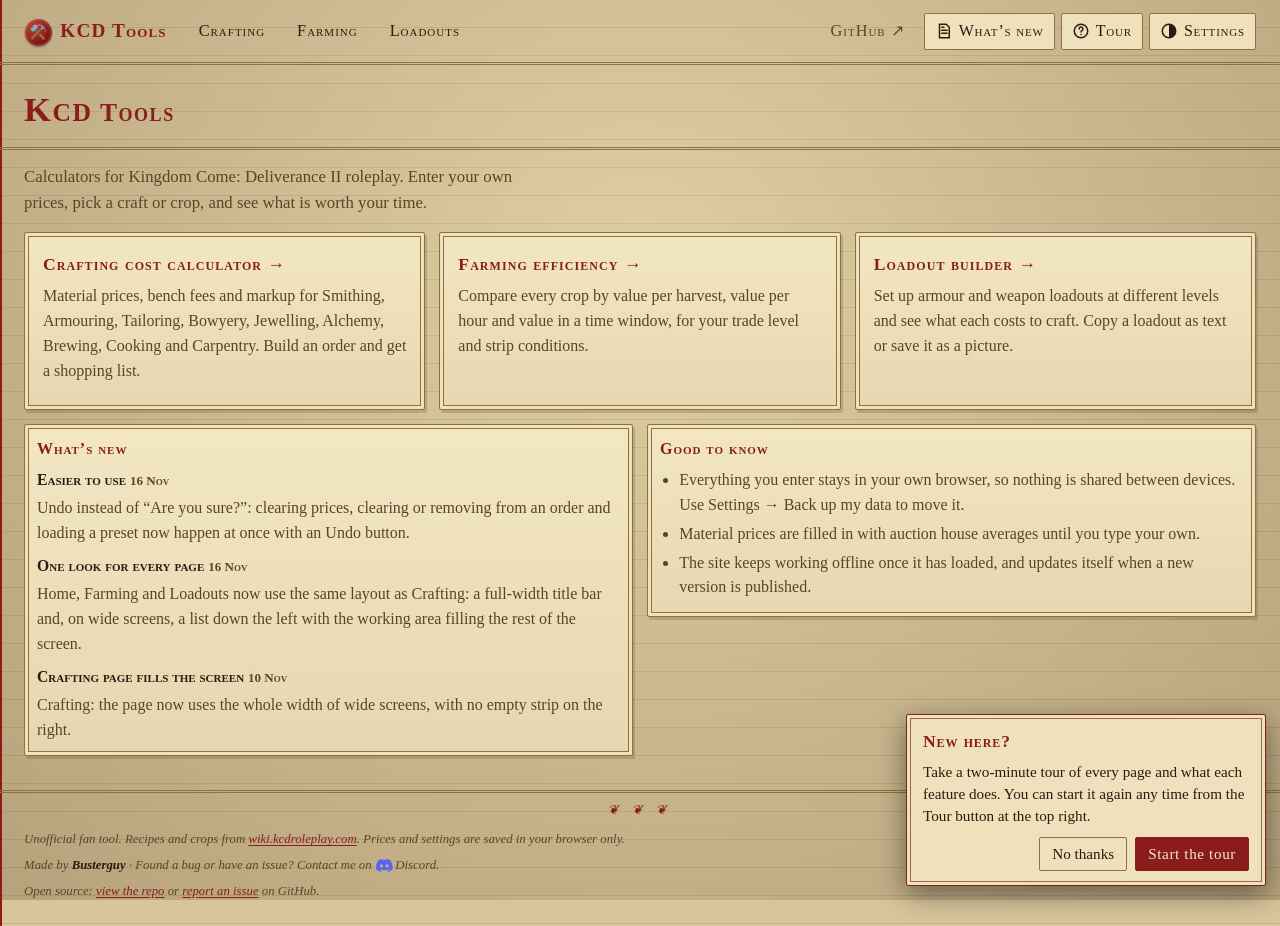
==== commit 3bfc1cb9: "Usability pass: undo instead of confirms, saved note, faster long lists, no layout jump, focus and t" ====
--- a/index.html
+++ b/index.html
@@ -7,19 +7,19 @@
 <title>KCD Tools – Crafting, Farming and Loadouts</title>
 <link rel="icon" href="data:image/svg+xml,%3Csvg xmlns=%27http://www.w3.org/2000/svg%27 viewBox=%270 0 100 100%27%3E%3Ctext y=%27.9em%27 font-size=%2790%27%3E⚒️%3C/text%3E%3C/svg%3E">
 <link rel="stylesheet" href="assets/site.css">
-<style>.hero{padding:0 0 4px}.hero p{font-size:1.05rem;margin:0 0 12px}.tile{padding:18px}.hrow{display:grid;grid-template-columns:repeat(auto-fit,minmax(min(100%,340px),1fr));gap:14px;margin-top:14px;align-items:start}.hrow .card{margin:0}.gk{margin:0;padding-left:1.2em;color:var(--mut)}.gk li{margin:4px 0}#wnb h3{margin:8px 0 0;text-transform:none;letter-spacing:0;border:0;color:var(--tx);font-size:.98rem}#wnb h3:first-child{margin-top:0}#wnb small{color:var(--mut)}#wnb p{margin:2px 0 0;color:var(--mut)}</style>
+<style>.hero{padding:0 0 4px}.hero p{font-size:1.05rem;margin:0 0 12px}.tile{padding:18px}.hrow{display:grid;grid-template-columns:repeat(auto-fit,minmax(min(100%,340px),1fr));gap:14px;margin-top:14px;align-items:start}.hrow .card{margin:0}#wn{min-height:15rem;box-sizing:border-box}.gk{margin:0;padding-left:1.2em;color:var(--mut)}.gk li{margin:4px 0}#wnb h3{margin:8px 0 0;text-transform:none;letter-spacing:0;border:0;color:var(--tx);font-size:.98rem}#wnb h3:first-child{margin-top:0}#wnb small{color:var(--mut)}#wnb p{margin:2px 0 0;color:var(--mut)}</style>
 <script src="assets/site.js"></script>
 
 
 
-</head><body><a class="skip" href="#main">Skip to content</a><nav class="site"><a class="brand" href="index.html" aria-label="KCD Tools home"><span class="logo">⚒️</span> KCD Tools</a><a href="crafting.html">Crafting</a><a href="farming.html">Farming</a><a href="loadouts.html">Loadouts</a><a class="gh" href="https://github.com/xBusterguy/KCDCalculator" target="_blank" rel="noopener noreferrer" title="View the code or report an issue on GitHub">GitHub ↗</a><details class="menu" id="menu"><summary aria-label="Settings: light or dark mode, backup" title="Light/dark mode and backup"><svg viewBox="0 0 24 24" aria-hidden="true" focusable="false"><circle cx="12" cy="12" r="9" fill="none" stroke="currentColor" stroke-width="2"/><path d="M12 3a9 9 0 0 1 0 18z" fill="currentColor"/></svg><span class="mlabel">Settings</span></summary><div class="pop"><button id="theme" type="button" aria-label="Switch light or dark mode">Switch to dark</button><hr><button id="bk" type="button">Back up my data</button><button id="rsb" type="button">Restore from backup</button><input id="rs" aria-label="Choose a backup file" type="file" accept=".json,application/json" hidden><p class="s" id="bkmsg">Saves your prices, orders, favourites, loadouts and settings to a file.</p></div></details></nav>
+</head><body><a class="skip" href="#main">Skip to content</a><nav class="site"><a class="brand" href="index.html" aria-label="KCD Tools home"><span class="logo">⚒️</span> KCD Tools</a><a href="crafting.html">Crafting</a><a href="farming.html">Farming</a><a href="loadouts.html">Loadouts</a><a class="gh" href="https://github.com/xBusterguy/KCDCalculator" target="_blank" rel="noopener noreferrer" title="View the code or report an issue on GitHub">GitHub ↗</a><button type="button" class="clbtn" aria-haspopup="dialog" aria-expanded="false" title="What's new"><svg viewBox="0 0 24 24" aria-hidden="true" focusable="false"><path d="M6 3h9l4 4v14H6z" fill="none" stroke="currentColor" stroke-width="2" stroke-linejoin="round"/><path d="M9 11h7M9 15h7M9 7h3" fill="none" stroke="currentColor" stroke-width="2" stroke-linecap="round"/></svg><span class="tl">What’s new</span></button><button type="button" class="tourbtn" title="Take a guided tour of the site" aria-label="Take the guided tour"><svg viewBox="0 0 24 24" aria-hidden="true" focusable="false"><circle cx="12" cy="12" r="9" fill="none" stroke="currentColor" stroke-width="2"/><path d="M9.6 9.3a2.5 2.5 0 1 1 3.6 2.2c-.8.4-1.2.9-1.2 1.7" fill="none" stroke="currentColor" stroke-width="2" stroke-linecap="round"/><circle cx="12" cy="16.6" r="1.1" fill="currentColor"/></svg><span class="tl">Tour</span></button><details class="menu" id="menu"><summary aria-label="Settings: light or dark mode, backup" title="Light/dark mode and backup"><svg viewBox="0 0 24 24" aria-hidden="true" focusable="false"><circle cx="12" cy="12" r="9" fill="none" stroke="currentColor" stroke-width="2"/><path d="M12 3a9 9 0 0 1 0 18z" fill="currentColor"/></svg><span class="mlabel">Settings</span></summary><div class="pop"><button id="theme" type="button" aria-label="Switch light or dark mode">Switch to dark</button><hr><button id="bk" type="button">Back up my data</button><button id="rsb" type="button">Restore from backup</button><input id="rs" aria-label="Choose a backup file" type="file" accept=".json,application/json" hidden><p class="s" id="bkmsg">Saves your prices, orders, favourites, loadouts and settings to a file.</p></div></details></nav>
 <main id="main" tabindex="-1"><div class="tbar"><h1>KCD Tools</h1></div>
 <div class="layout norail"><div class="mc"><div class="hero"><p>Calculators for Kingdom Come: Deliverance II roleplay. Enter your own prices, pick a craft or crop, and see what is worth your time.</p></div>
 <div class="tiles">
 <a class="tile" href="crafting.html"><h2>Crafting cost calculator →</h2><p>Material prices, bench fees and markup for Smithing, Armouring, Tailoring, Bowyery, Jewelling, Alchemy, Brewing, Cooking and Carpentry. Build an order and get a shopping list.</p><p class="sum" id="sc" style="margin-top:8px;font-style:italic"></p></a>
 <a class="tile" href="farming.html"><h2>Farming efficiency →</h2><p>Compare every crop by value per harvest, value per hour and value in a time window, for your trade level and strip conditions.</p><p class="sum" id="sf" style="margin-top:8px;font-style:italic"></p></a>
 <a class="tile" href="loadouts.html"><h2>Loadout builder →</h2><p>Set up armour and weapon loadouts at different levels and see what each costs to craft. Copy a loadout as text or save it as a picture.</p><p class="sum" id="sl" style="margin-top:8px;font-style:italic"></p></a></div>
-<div class="hrow"><div class="card" id="wn" hidden><h2>What’s new</h2><div id="wnb"></div></div>
+<div class="hrow"><div class="card" id="wn"><h2>What’s new</h2><div id="wnb"><p class="s" id="wnl" style="margin:0">Loading the latest changes…</p></div></div>
 <div class="card"><h2>Good to know</h2><ul class="gk"><li>Everything you enter stays in your own browser, so nothing is shared between devices. Use Settings → Back up my data to move it.</li><li>Material prices are filled in with auction house averages until you type your own.</li><li>The site keeps working offline once it has loaded, and updates itself when a new version is published.</li></ul></div></div>
 </div></div></main>
 <footer class="site">Unofficial fan tool. Recipes and crops from <a href="https://wiki.kcdroleplay.com/recipes/">wiki.kcdroleplay.com</a>. Prices and settings are saved in your browser only.<div class="sig">Made by <b>Busterguy</b> · Found a bug or have an issue? Contact me on <svg viewBox="0 0 24 24" aria-hidden="true" focusable="false"><path d="M20.317 4.3698a19.7913 19.7913 0 00-4.8851-1.5152.0741.0741 0 00-.0785.0371c-.211.3753-.4447.8648-.6083 1.2495-1.8447-.2762-3.68-.2762-5.4868 0-.1636-.3933-.4058-.8742-.6177-1.2495a.077.077 0 00-.0785-.037 19.7363 19.7363 0 00-4.8852 1.515.0699.0699 0 00-.0321.0277C.5334 9.0458-.319 13.5799.0992 18.0578a.0824.0824 0 00.0312.0561c2.0528 1.5076 4.0413 2.4228 5.9929 3.0294a.0777.0777 0 00.0842-.0276c.4616-.6304.8731-1.2952 1.226-1.9942a.076.076 0 00-.0416-.1057c-.6528-.2476-1.2743-.5495-1.8722-.8923a.077.077 0 01-.0076-.1277c.1258-.0943.2517-.1923.3718-.2914a.0743.0743 0 01.0776-.0105c3.9278 1.7933 8.18 1.7933 12.0614 0a.0739.0739 0 01.0785.0095c.1202.099.246.1981.3728.2924a.077.077 0 01-.0066.1276 12.2986 12.2986 0 01-1.873.8914.0766.0766 0 00-.0407.1067c.3604.698.7719 1.3628 1.225 1.9932a.076.076 0 00.0842.0286c1.961-.6067 3.9495-1.5219 6.0023-3.0294a.077.077 0 00.0313-.0552c.5004-5.177-.8382-9.6739-3.5485-13.6604a.061.061 0 00-.0312-.0286zM8.02 15.3312c-1.1825 0-2.1569-1.0857-2.1569-2.419 0-1.3332.9555-2.4189 2.157-2.4189 1.2108 0 2.1757 1.0952 2.1568 2.419 0 1.3332-.9555 2.4189-2.1569 2.4189zm7.9748 0c-1.1825 0-2.1569-1.0857-2.1569-2.419 0-1.3332.9554-2.4189 2.1569-2.4189 1.2108 0 2.1757 1.0952 2.1568 2.419 0 1.3332-.946 2.4189-2.1568 2.4189Z"/></svg>Discord.</div><div class="sig">Open source: <a href="https://github.com/xBusterguy/KCDCalculator" target="_blank" rel="noopener noreferrer">view the repo</a> or <a href="https://github.com/xBusterguy/KCDCalculator/issues/new/choose" target="_blank" rel="noopener noreferrer">report an issue</a> on GitHub.</div></footer><script>
@@ -27,6 +27,6 @@
 var P=g("kcd-p")||{},n=Object.keys(P).filter(function(k){return P[k]!==""&&+P[k]>0}).length,f=(g("kcd-fav")||[]).length,o=Object.keys(g("kcd-o")||{}).length,a=[];
 if(n)a.push(n+" price"+(n>1?"s":"")+" entered");if(f)a.push(f+" favourite"+(f>1?"s":""));if(o)a.push(o+" piece"+(o>1?"s":"")+" in your order");set("sc",a.join(" · "));
 var F=g("kcd-farm");if(F&&F.lv)set("sf","Last view: level "+F.lv+(F.ww?", weeded & watered":"")+", "+(F.st||1)+" strip"+((F.st||1)>1?"s":""));
-fetch("changelog.json").then(function(r){return r.json()}).then(function(d){var b=document.getElementById("wnb"),es=(d.entries||[]).slice(0,3);if(!es.length)return;es.forEach(function(e){var h=document.createElement("h3"),sm=document.createElement("small"),p=document.createElement("p"),t=new Date(e.date+"T12:00:00");h.textContent=e.title+" ";sm.textContent=isNaN(t)?e.date:t.toLocaleDateString("en-GB",{day:"numeric",month:"short"});h.appendChild(sm);p.textContent=(e.changes||[])[0]||"";b.appendChild(h);b.appendChild(p)});document.getElementById("wn").hidden=false}).catch(function(){});
+fetch("changelog.json").then(function(r){return r.json()}).then(function(d){var b=document.getElementById("wnb"),es=(d.entries||[]).slice(0,3);if(!es.length)throw 0;b.textContent="";es.forEach(function(e){var h=document.createElement("h3"),sm=document.createElement("small"),p=document.createElement("p"),t=new Date(e.date+"T12:00:00");h.textContent=e.title+" ";sm.textContent=isNaN(t)?e.date:t.toLocaleDateString("en-GB",{day:"numeric",month:"short"});h.appendChild(sm);p.textContent=(e.changes||[])[0]||"";b.appendChild(h);b.appendChild(p)});}).catch(function(){var l=document.getElementById("wnl");if(l)l.textContent="Use the What’s new button at the top to see recent changes."});
 var L=g("kcd-lo");if(L&&L.length)set("sl",L.length+" loadout"+(L.length>1?"s":"")+" saved");})();
 </script><script src="assets/tour.js" defer></script><script src="assets/changelog.js" defer></script></body></html>
--- a/assets/site.css
+++ b/assets/site.css
@@ -13,7 +13,7 @@
 .bar{display:flex;flex-wrap:wrap;gap:12px;align-items:flex-end;margin-bottom:8px}
 label.f{display:flex;flex-direction:column;font-size:.75rem;color:var(--mut);gap:2px}
 input,select,textarea,button{font:inherit;color:var(--tx);background:var(--card);border:1px solid var(--bd);border-radius:6px;padding:5px 8px;max-width:100%;box-sizing:border-box}
-input[type=checkbox]{width:auto}button{cursor:pointer}button.pri{background:var(--ac);color:var(--on);border:0}
+input[type=checkbox]{width:18px;height:18px;flex:none}button{cursor:pointer}button.pri{background:var(--ac);color:var(--on);border:0}
 :focus-visible{outline:2px solid var(--ac);outline-offset:1px}
 .card{background:var(--card);border:1px solid var(--bd);border-radius:10px;padding:12px;margin-bottom:14px}
 .grid{display:grid;grid-template-columns:repeat(auto-fill,minmax(125px,1fr));gap:6px}
@@ -38,9 +38,9 @@
 @media print{nav.site,footer.site{display:none}}
 /* theme picker */
 /* Medieval ledger theme (select "Medieval ledger" in the nav) */
-:root[data-skin=ledger]{--bg:#d8c59b;--card:#efe1bb;--tx:#2a1c0e;--mut:#5a4528;--ac:#8a1c1c;--on:#f4e8c8;--bd:#8d7147;--ok:#2d5a28;--bad:#8a1c1c;--bar:#a67a3a;color-scheme:light}
-@media (prefers-color-scheme:dark){:root[data-skin=ledger]:not([data-theme=light]){--bg:#17110a;--card:#241a0f;--tx:#e8d6a6;--mut:#a68e62;--ac:#e0705a;--on:#17110a;--bd:#5c4526;--ok:#86b66f;--bad:#e0705c;--bar:#8d6a30;color-scheme:dark}}
-:root[data-skin=ledger][data-theme=dark]{--bg:#17110a;--card:#241a0f;--tx:#e8d6a6;--mut:#a68e62;--ac:#e0705a;--on:#17110a;--bd:#5c4526;--ok:#86b66f;--bad:#e0705c;--bar:#8d6a30;color-scheme:dark}
+:root[data-skin=ledger]{--bg:#d8c59b;--card:#efe1bb;--tx:#2a1c0e;--mut:#5a4528;--ac:#8a1c1c;--on:#f4e8c8;--bd:#8d7147;--ok:#2d5a28;--bad:#8a1c1c;--bar:#a67a3a;--bdi:#75592f;color-scheme:light}
+@media (prefers-color-scheme:dark){:root[data-skin=ledger]:not([data-theme=light]){--bg:#17110a;--card:#241a0f;--tx:#e8d6a6;--mut:#a68e62;--ac:#e0705a;--on:#17110a;--bd:#5c4526;--ok:#86b66f;--bad:#e0705c;--bar:#8d6a30;--bdi:#94733f;color-scheme:dark}}
+:root[data-skin=ledger][data-theme=dark]{--bg:#17110a;--card:#241a0f;--tx:#e8d6a6;--mut:#a68e62;--ac:#e0705a;--on:#17110a;--bd:#5c4526;--ok:#86b66f;--bad:#e0705c;--bar:#8d6a30;--bdi:#94733f;color-scheme:dark}
 html[data-skin=ledger] body{min-height:100vh;font:16px/1.55 "Palatino Linotype","Book Antiqua",Palatino,"Iowan Old Style","URW Palladio L",Garamond,Georgia,serif;
  background-image:radial-gradient(ellipse at 50% 30%,rgba(255,244,205,.18),rgba(60,35,10,.22) 100%),repeating-linear-gradient(to bottom,transparent 0,transparent 27px,rgba(110,76,34,.16) 27px,rgba(110,76,34,.16) 28px);background-attachment:fixed,scroll}
 html[data-skin=ledger][data-theme=dark] body{background-image:radial-gradient(ellipse at 50% 30%,rgba(255,200,120,.05),rgba(0,0,0,.35) 100%),repeating-linear-gradient(to bottom,transparent 0,transparent 27px,rgba(200,150,80,.07) 27px,rgba(200,150,80,.07) 28px)}
@@ -55,8 +55,12 @@
 html[data-skin=ledger] p.s{font-style:italic}
 html[data-skin=ledger] .card,html[data-skin=ledger] .tile{border:1px solid var(--bd);border-radius:2px;background-image:linear-gradient(rgba(255,250,225,.22),rgba(120,85,40,.07));box-shadow:inset 0 0 0 3px var(--card),inset 0 0 0 4px var(--bd),2px 3px 0 rgba(60,35,10,.18)}
 html[data-skin=ledger][data-theme=dark] .card,html[data-skin=ledger][data-theme=dark] .tile{background-image:linear-gradient(rgba(255,200,120,.04),rgba(0,0,0,.18));box-shadow:inset 0 0 0 3px var(--card),inset 0 0 0 4px var(--bd),2px 3px 0 rgba(0,0,0,.4)}
+/* the same when the device itself is set to dark and no choice has been made on the site */
+@media (prefers-color-scheme:dark){html[data-skin=ledger]:not([data-theme=light]) .card,html[data-skin=ledger]:not([data-theme=light]) .tile{background-image:linear-gradient(rgba(255,200,120,.04),rgba(0,0,0,.18));box-shadow:inset 0 0 0 3px var(--card),inset 0 0 0 4px var(--bd),2px 3px 0 rgba(0,0,0,.4)}}
 html[data-skin=ledger] .tile:hover{border-color:var(--ac)}
 html[data-skin=ledger] input,html[data-skin=ledger] select,html[data-skin=ledger] textarea,html[data-skin=ledger] button{border-radius:2px;border:1px solid var(--bd);background-color:var(--card);font-family:inherit}
+/* boxes you type in get a stronger outline than cards, so they are easy to pick out (3:1 against the page) */
+html[data-skin=ledger] input,html[data-skin=ledger] select,html[data-skin=ledger] textarea{border-color:var(--bdi,var(--bd))}
 html[data-skin=ledger] button:hover{border-color:var(--ac);color:var(--ac)}
 html[data-skin=ledger] button.pri{background:var(--ac);color:var(--on);border-color:var(--ac);letter-spacing:.04em}html[data-skin=ledger] button.pri:hover{color:var(--on);filter:brightness(1.12)}
 html[data-skin=ledger] table{border-top:2px solid var(--bd)}
@@ -88,6 +92,7 @@
 @media (prefers-reduced-motion:reduce){*{scroll-behavior:auto!important;transition:none!important}}
 .toast{position:fixed;left:50%;bottom:16px;transform:translateX(-50%);background:var(--tx);color:var(--bg);padding:9px 14px;border-radius:8px;z-index:60;display:flex;gap:12px;align-items:center;box-shadow:0 6px 20px rgba(0,0,0,.35);max-width:calc(100vw - 24px)}
 .toast button{background:transparent;color:inherit;border:1px solid currentColor;min-height:0;padding:2px 10px}
+html[data-skin=ledger] .toast button,html[data-skin=ledger] .toast button:hover{background:transparent;color:inherit;border-color:currentColor}html[data-skin=ledger] .toast button:hover{text-decoration:underline}
 html[data-skin=ledger] nav.site .logo{display:inline-grid;place-items:center;width:1.9em;height:1.9em;border-radius:50%;background:radial-gradient(circle at 35% 30%,#c4412f,#7a1212 70%);box-shadow:0 1px 2px rgba(0,0,0,.4),inset 0 0 0 2px rgba(255,255,255,.12);font-size:.75em;vertical-align:middle;margin-right:2px}
 html[data-skin=ledger] footer.site::before{content:"❦  ❦  ❦";display:block;text-align:center;color:var(--ac);letter-spacing:.4em;margin:-4px 0 10px}
 html[data-skin=ledger] nav.site details.menu>summary,html[data-skin=ledger] nav.site .pop{border-radius:2px}
@@ -118,9 +123,26 @@
  nav.site,footer.site{max-width:none;padding-left:24px;padding-right:24px}
  .tbar{padding:10px 24px;border-bottom:3px double var(--bd)}.tbar h1,html[data-skin=ledger] .tbar h1{font-size:1.6rem;border:0;padding:0;margin:0}
  .layout{grid-template-columns:230px minmax(0,1fr);gap:0;margin-top:0;align-items:start}.layout.norail{grid-template-columns:minmax(0,1fr)}
- html .rail,html[data-skin=ledger] .rail{position:sticky;top:0;height:100vh;box-sizing:border-box;overflow:auto;margin:0;border:0;border-right:1px solid var(--bd);border-radius:0;box-shadow:none;background-image:none;padding:16px 12px}
+ html .rail,html[data-skin=ledger] .rail{position:sticky;top:0;height:100vh;box-sizing:border-box;overflow:auto;margin:0;border:0;border-right:1px solid var(--bd);border-radius:0;box-shadow:none!important;background-image:none!important;padding:16px 12px}
  .mc{padding:14px 24px 24px}
  .rform{flex-direction:column;flex-wrap:nowrap;align-items:stretch}.rform select,.rform input:not([type=checkbox]),.rform button{width:100%}
  .rail .crh:not(:first-child){margin-top:14px;padding-top:12px;border-top:1px solid var(--bd)}
 }
 @media print{.rail{display:none}}
+/* ---- top bar buttons (What's new, Tour). They are in the page from the start so nothing jumps when the scripts load ---- */
+nav.site .clbtn{display:inline-flex;align-items:center;gap:6px;border:1px solid var(--bd);border-radius:6px;padding:5px 10px;background:var(--card);color:var(--tx);cursor:pointer;font:inherit;position:relative}
+html[data-skin=ledger] nav.site .clbtn{border-radius:2px;font-variant:small-caps;letter-spacing:.05em}
+nav.site .clbtn:hover{border-color:var(--ac);color:var(--ac)}nav.site .clbtn svg{width:18px;height:18px;flex:none}
+.cldot{position:absolute;top:-4px;right:-4px;width:10px;height:10px;border-radius:50%;background:var(--ac);border:2px solid var(--bg)}
+nav.site .clpop{display:none}
+@media (max-width:900px){nav.site .clbtn .tl,nav.site .tourbtn .tl{display:none}nav.site .clbtn,nav.site .tourbtn{padding:5px 8px}}
+@media (max-width:560px){nav.site .clbtn{display:none}nav.site .pop .clpop{display:block}}
+nav.site .tourbtn{display:inline-flex;align-items:center;gap:6px;border:1px solid var(--bd);border-radius:6px;padding:5px 10px;background:var(--card);color:var(--tx);cursor:pointer;font:inherit}
+html[data-skin=ledger] nav.site .tourbtn{border-radius:2px;font-variant:small-caps;letter-spacing:.05em}
+nav.site .tourbtn:hover{border-color:var(--ac);color:var(--ac)}nav.site .tourbtn svg{width:18px;height:18px;flex:none}
+@media (max-width:560px){nav.site .tourbtn .tl{display:none}nav.site .tourbtn{margin-left:auto;padding:5px 7px}nav.site details.menu{margin-left:0!important}}
+@media (max-width:389px){nav.site a:not(.brand){padding:4px 4px!important;font-size:.82rem!important}}
+@media (max-width:340px){nav.site a:not(.brand){padding:4px 3px!important;font-size:.78rem!important}nav.site .tourbtn{padding:5px 5px}}
+/* ---- "Saved" note: confirms that a change has been kept in this browser ---- */
+.saved{position:fixed;left:14px;bottom:calc(14px + env(safe-area-inset-bottom,0px));z-index:55;background:var(--card);border:1px solid var(--ok);color:var(--ok);padding:4px 10px;border-radius:2px;font-size:.85rem;opacity:0;transition:opacity .25s;pointer-events:none}.saved.on{opacity:1}
+@media print{.saved,.toast{display:none}}
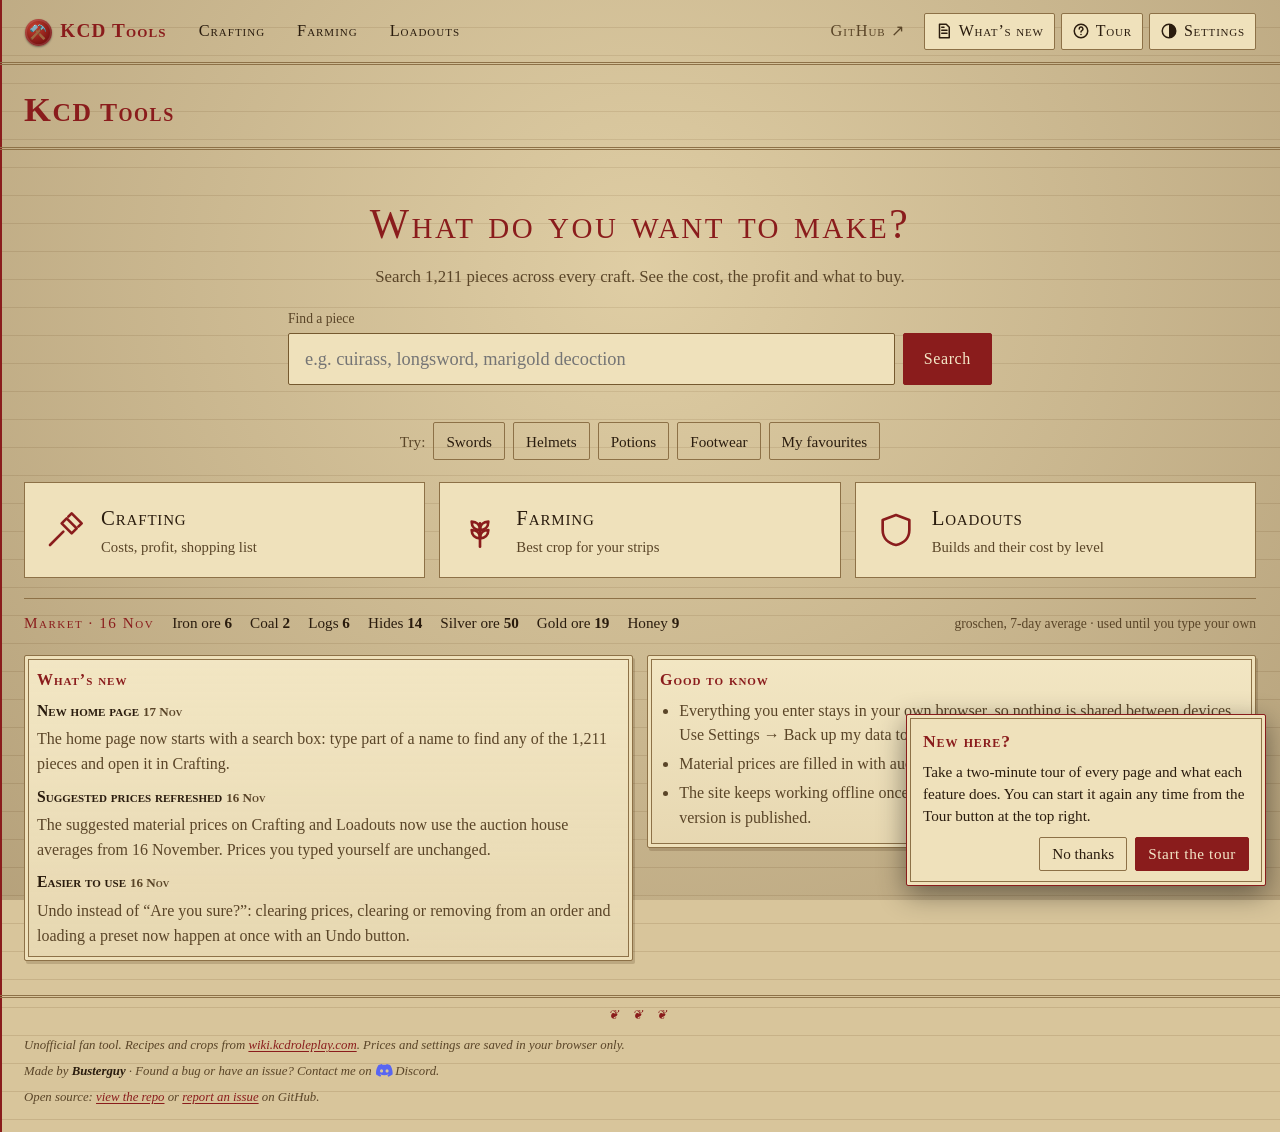
==== commit f35563f2: "Home page: search-first layout (option B) with live results, quick links and market strip Co-Authore" ====
--- a/index.html
+++ b/index.html
@@ -7,18 +7,45 @@
 <title>KCD Tools – Crafting, Farming and Loadouts</title>
 <link rel="icon" href="data:image/svg+xml,%3Csvg xmlns=%27http://www.w3.org/2000/svg%27 viewBox=%270 0 100 100%27%3E%3Ctext y=%27.9em%27 font-size=%2790%27%3E⚒️%3C/text%3E%3C/svg%3E">
 <link rel="stylesheet" href="assets/site.css">
-<style>.hero{padding:0 0 4px}.hero p{font-size:1.05rem;margin:0 0 12px}.tile{padding:18px}.hrow{display:grid;grid-template-columns:repeat(auto-fit,minmax(min(100%,340px),1fr));gap:14px;margin-top:14px;align-items:start}.hrow .card{margin:0}#wn{min-height:15rem;box-sizing:border-box}.gk{margin:0;padding-left:1.2em;color:var(--mut)}.gk li{margin:4px 0}#wnb h3{margin:8px 0 0;text-transform:none;letter-spacing:0;border:0;color:var(--tx);font-size:.98rem}#wnb h3:first-child{margin-top:0}#wnb small{color:var(--mut)}#wnb p{margin:2px 0 0;color:var(--mut)}</style>
+<style>
+.hs{text-align:center;padding:28px 0 22px}.hs h2{margin:0;border:0;padding:0;font-size:clamp(1.7rem,4vw,2.6rem);font-variant:small-caps;letter-spacing:.05em;color:var(--ac);text-transform:none;font-weight:normal}
+.hsp{margin:8px auto 0;color:var(--mut);font-size:1.05rem;max-width:40rem}
+.hf{max-width:44rem;margin:18px auto 0;text-align:left}.hf label{display:block;font-size:.85rem;color:var(--mut);margin-bottom:4px}
+.hfr{display:flex;gap:8px}.hfr input{flex:1;min-width:0;min-height:52px;font-size:1.15rem;padding:0 16px;border-width:2px;border-color:var(--ac)}.hfr button{min-height:52px;padding:0 20px}
+.hs .hst{max-width:44rem;margin:6px auto 0;text-align:left;min-height:1.2em}
+.hres{list-style:none;max-width:44rem;margin:4px auto 0;padding:0;text-align:left;border:1px solid var(--bd);background:var(--card)}
+.hres a{display:flex;justify-content:space-between;gap:12px;align-items:baseline;padding:10px 14px;min-height:44px;box-sizing:border-box;color:var(--tx);text-decoration:none;border-bottom:1px dotted var(--bd)}
+.hres li:last-child a{border-bottom:0}.hres a:hover,.hres a:focus{background:color-mix(in srgb,var(--ac) 14%,var(--card));outline:none}.hres a:focus-visible{outline:2px solid var(--ac);outline-offset:-2px}
+.hres small{color:var(--mut);white-space:nowrap}.hres .all{color:var(--ac);justify-content:center}.hres mark{background:none;color:var(--ac);font-weight:bold}
+.try{display:flex;gap:8px;flex-wrap:wrap;justify-content:center;align-items:center;margin:14px 0 0;font-size:.95rem}.try span{color:var(--mut)}
+.try a{display:inline-flex;align-items:center;min-height:36px;padding:0 12px;border:1px solid var(--bd);border-radius:2px;color:var(--tx);text-decoration:none}.try a:hover{border-color:var(--ac);color:var(--ac)}
+.tools{display:grid;grid-template-columns:repeat(auto-fit,minmax(min(100%,260px),1fr));gap:14px}
+.tool{display:flex;align-items:center;gap:16px;min-height:96px;padding:12px 20px;box-sizing:border-box;background:var(--card);border:1px solid var(--bd);color:var(--tx);text-decoration:none}
+.tool:hover{border-color:var(--ac)}.tool svg{width:40px;height:40px;flex:none;fill:none;stroke:var(--ac);stroke-width:1.6;stroke-linecap:round;stroke-linejoin:round}
+.tool>span{display:flex;flex-direction:column;gap:2px}.tn{font-size:1.3rem;font-variant:small-caps;letter-spacing:.04em}.td{color:var(--mut);font-size:.92rem}.tool .sum{font-size:.85rem;font-style:italic;color:var(--mut)}.tool .sum:empty{display:none}
+.mkt{display:flex;align-items:baseline;gap:6px 18px;flex-wrap:wrap;margin-top:20px;padding-top:12px;border-top:1px solid var(--bd);font-size:.95rem}
+.mkt .mh{font-variant:small-caps;letter-spacing:.1em;color:var(--ac)}.mkt .mn{color:var(--mut);margin-left:auto;font-size:.85rem}
+.hrow{display:grid;grid-template-columns:repeat(auto-fit,minmax(min(100%,340px),1fr));gap:14px;margin-top:20px;align-items:start}.hrow .card{margin:0}#wn{min-height:15rem;box-sizing:border-box}.gk{margin:0;padding-left:1.2em;color:var(--mut)}.gk li{margin:4px 0}#wnb h3{margin:8px 0 0;text-transform:none;letter-spacing:0;border:0;color:var(--tx);font-size:.98rem}#wnb h3:first-child{margin-top:0}#wnb small{color:var(--mut)}#wnb p{margin:2px 0 0;color:var(--mut)}
+@media (max-width:560px){.hs{padding:16px 0 14px}.hfr button{padding:0 14px}.mkt .mn{margin-left:0;flex-basis:100%}}
+</style>
 <script src="assets/site.js"></script>
 
 
 
 </head><body><a class="skip" href="#main">Skip to content</a><nav class="site"><a class="brand" href="index.html" aria-label="KCD Tools home"><span class="logo">⚒️</span> KCD Tools</a><a href="crafting.html">Crafting</a><a href="farming.html">Farming</a><a href="loadouts.html">Loadouts</a><a class="gh" href="https://github.com/xBusterguy/KCDCalculator" target="_blank" rel="noopener noreferrer" title="View the code or report an issue on GitHub">GitHub ↗</a><button type="button" class="clbtn" aria-haspopup="dialog" aria-expanded="false" title="What's new"><svg viewBox="0 0 24 24" aria-hidden="true" focusable="false"><path d="M6 3h9l4 4v14H6z" fill="none" stroke="currentColor" stroke-width="2" stroke-linejoin="round"/><path d="M9 11h7M9 15h7M9 7h3" fill="none" stroke="currentColor" stroke-width="2" stroke-linecap="round"/></svg><span class="tl">What’s new</span></button><button type="button" class="tourbtn" title="Take a guided tour of the site" aria-label="Take the guided tour"><svg viewBox="0 0 24 24" aria-hidden="true" focusable="false"><circle cx="12" cy="12" r="9" fill="none" stroke="currentColor" stroke-width="2"/><path d="M9.6 9.3a2.5 2.5 0 1 1 3.6 2.2c-.8.4-1.2.9-1.2 1.7" fill="none" stroke="currentColor" stroke-width="2" stroke-linecap="round"/><circle cx="12" cy="16.6" r="1.1" fill="currentColor"/></svg><span class="tl">Tour</span></button><details class="menu" id="menu"><summary aria-label="Settings: light or dark mode, backup" title="Light/dark mode and backup"><svg viewBox="0 0 24 24" aria-hidden="true" focusable="false"><circle cx="12" cy="12" r="9" fill="none" stroke="currentColor" stroke-width="2"/><path d="M12 3a9 9 0 0 1 0 18z" fill="currentColor"/></svg><span class="mlabel">Settings</span></summary><div class="pop"><button id="theme" type="button" aria-label="Switch light or dark mode">Switch to dark</button><hr><button id="bk" type="button">Back up my data</button><button id="rsb" type="button">Restore from backup</button><input id="rs" aria-label="Choose a backup file" type="file" accept=".json,application/json" hidden><p class="s" id="bkmsg">Saves your prices, orders, favourites, loadouts and settings to a file.</p></div></details></nav>
 <main id="main" tabindex="-1"><div class="tbar"><h1>KCD Tools</h1></div>
-<div class="layout norail"><div class="mc"><div class="hero"><p>Calculators for Kingdom Come: Deliverance II roleplay. Enter your own prices, pick a craft or crop, and see what is worth your time.</p></div>
-<div class="tiles">
-<a class="tile" href="crafting.html"><h2>Crafting cost calculator →</h2><p>Material prices, bench fees and markup for Smithing, Armouring, Tailoring, Bowyery, Jewelling, Alchemy, Brewing, Cooking and Carpentry. Build an order and get a shopping list.</p><p class="sum" id="sc" style="margin-top:8px;font-style:italic"></p></a>
-<a class="tile" href="farming.html"><h2>Farming efficiency →</h2><p>Compare every crop by value per harvest, value per hour and value in a time window, for your trade level and strip conditions.</p><p class="sum" id="sf" style="margin-top:8px;font-style:italic"></p></a>
-<a class="tile" href="loadouts.html"><h2>Loadout builder →</h2><p>Set up armour and weapon loadouts at different levels and see what each costs to craft. Copy a loadout as text or save it as a picture.</p><p class="sum" id="sl" style="margin-top:8px;font-style:italic"></p></a></div>
+<div class="layout norail"><div class="mc">
+<section class="hs" aria-labelledby="hsq">
+<h2 id="hsq">What do you want to make?</h2>
+<p class="hsp">Search <span id="hn">every piece</span> across every craft. See the cost, the profit and what to buy.</p>
+<form class="hf" id="hf" action="crafting.html" method="get" role="search"><label for="hq">Find a piece</label>
+<div class="hfr"><input id="hq" name="q" type="search" autocomplete="off" spellcheck="false" placeholder="e.g. cuirass, longsword, marigold decoction" aria-describedby="hst" aria-controls="hres"><button type="submit" class="pri">Search</button></div></form>
+<p class="s hst" id="hst" role="status" aria-live="polite"></p>
+<ul class="hres" id="hres" hidden></ul>
+<p class="try"><span>Try:</span><a href="crafting.html?tab=Smithing&amp;cat=Swords">Swords</a><a href="crafting.html?tab=Armouring&amp;cat=Helmets">Helmets</a><a href="crafting.html?tab=Alchemy">Potions</a><a href="crafting.html?tab=Tailoring&amp;cat=Footwear">Footwear</a><a href="crafting.html?tab=%E2%98%85">My favourites</a></p>
+</section>
+<div class="tools"><a class="tool" href="crafting.html"><svg viewBox="0 0 24 24" aria-hidden="true" focusable="false"><path d="M3 21l8-8"/><path d="M13 5l6 6-3 3-6-6z"/><path d="M14 4l2-2 6 6-2 2"/></svg><span><span class="tn">Crafting</span><span class="td">Costs, profit, shopping list</span><span class="sum" id="sc"></span></span></a><a class="tool" href="farming.html"><svg viewBox="0 0 24 24" aria-hidden="true" focusable="false"><path d="M12 22V8"/><path d="M12 12c-3 0-5-2-5-5 3 0 5 2 5 5z"/><path d="M12 12c3 0 5-2 5-5-3 0-5 2-5 5z"/><path d="M12 17c-3 0-5-2-5-5 3 0 5 2 5 5z"/><path d="M12 17c3 0 5-2 5-5-3 0-5 2-5 5z"/></svg><span><span class="tn">Farming</span><span class="td">Best crop for your strips</span><span class="sum" id="sf"></span></span></a><a class="tool" href="loadouts.html"><svg viewBox="0 0 24 24" aria-hidden="true" focusable="false"><path d="M12 3l8 3v6c0 5-3.5 8-8 9-4.5-1-8-4-8-9V6z"/></svg><span><span class="tn">Loadouts</span><span class="td">Builds and their cost by level</span><span class="sum" id="sl"></span></span></a></div>
+<div class="mkt" id="mkt" hidden></div>
 <div class="hrow"><div class="card" id="wn"><h2>What’s new</h2><div id="wnb"><p class="s" id="wnl" style="margin:0">Loading the latest changes…</p></div></div>
 <div class="card"><h2>Good to know</h2><ul class="gk"><li>Everything you enter stays in your own browser, so nothing is shared between devices. Use Settings → Back up my data to move it.</li><li>Material prices are filled in with auction house averages until you type your own.</li><li>The site keeps working offline once it has loaded, and updates itself when a new version is published.</li></ul></div></div>
 </div></div></main>
@@ -29,4 +56,30 @@
 var F=g("kcd-farm");if(F&&F.lv)set("sf","Last view: level "+F.lv+(F.ww?", weeded & watered":"")+", "+(F.st||1)+" strip"+((F.st||1)>1?"s":""));
 fetch("changelog.json").then(function(r){return r.json()}).then(function(d){var b=document.getElementById("wnb"),es=(d.entries||[]).slice(0,3);if(!es.length)throw 0;b.textContent="";es.forEach(function(e){var h=document.createElement("h3"),sm=document.createElement("small"),p=document.createElement("p"),t=new Date(e.date+"T12:00:00");h.textContent=e.title+" ";sm.textContent=isNaN(t)?e.date:t.toLocaleDateString("en-GB",{day:"numeric",month:"short"});h.appendChild(sm);p.textContent=(e.changes||[])[0]||"";b.appendChild(h);b.appendChild(p)});}).catch(function(){var l=document.getElementById("wnl");if(l)l.textContent="Use the What’s new button at the top to see recent changes."});
 var L=g("kcd-lo");if(L&&L.length)set("sl",L.length+" loadout"+(L.length>1?"s":"")+" saved");})();
+</script><script src="assets/recipes.js" defer></script><script src="assets/market.js" defer></script>
+<script>
+// Home search: finds pieces as you type and opens them in Crafting. Without scripts the form still goes to Crafting's search.
+addEventListener("DOMContentLoaded",function(){
+ var $=function(i){return document.getElementById(i)},esc=function(t){return String(t).replace(/[&<>"]/g,function(c){return{"&":"&amp;","<":"&lt;",">":"&gt;",'"':"&quot;"}[c]})};
+ var items=[];
+ if(typeof DATA==="string"&&typeof CR==="object"){DATA.split("\n").forEach(function(l){var p=l.split("|");if(p.length<3)return;p[2].split(";").forEach(function(n){items.push({n:n,c:CR[p[0]],l:+p[1]})})})}
+ try{(JSON.parse(localStorage.getItem("kcd-c"))||[]).forEach(function(c){if(c&&c.n)items.push({n:String(c.n).slice(0,80),c:"Your recipes",l:0})})}catch(e){}
+ if(items.length)$("hn").textContent=items.length.toLocaleString("en-GB")+" pieces";
+ var q=$("hq"),list=$("hres"),st=$("hst"),go=function(v){return"crafting.html?q="+encodeURIComponent(v)};
+ function hl(n,v){var i=n.toLowerCase().indexOf(v.toLowerCase());return i<0?esc(n):esc(n.slice(0,i))+"<mark>"+esc(n.slice(i,i+v.length))+"</mark>"+esc(n.slice(i+v.length))}
+ function show(){var v=q.value.trim();if(v.length<2||!items.length){list.hidden=true;list.innerHTML="";st.textContent=v.length==1?"Type one more letter.":"";return}
+  var lv=v.toLowerCase(),m=items.filter(function(i){return i.n.toLowerCase().indexOf(lv)>=0||(i.c||"").toLowerCase()==lv});
+  m.sort(function(a,b){var x=a.n.toLowerCase().indexOf(lv)==0?0:1,y=b.n.toLowerCase().indexOf(lv)==0?0:1;return x-y||a.l-b.l||a.n.localeCompare(b.n)});
+  if(!m.length){list.hidden=true;list.innerHTML="";st.textContent="No piece matches “"+v+"”. Try a shorter word.";return}
+  var top=m.slice(0,8);list.innerHTML=top.map(function(i){return'<li><a href="'+go(i.n)+'"><span>'+hl(i.n,v)+'</span><small>'+esc(i.c)+(i.l?" · level "+i.l:"")+'</small></a></li>'}).join("")+(m.length>top.length?'<li><a class="all" href="'+go(v)+'">See all '+m.length+' matches in Crafting →</a></li>':"");
+  list.hidden=false;st.textContent=m.length+" match"+(m.length>1?"es":"")+(m.length>top.length?", showing the first "+top.length:"")+". Press the down arrow to choose one."}
+ var t;q.addEventListener("input",function(){clearTimeout(t);t=setTimeout(show,120)});
+ q.addEventListener("keydown",function(e){if(e.key=="ArrowDown"&&!list.hidden){e.preventDefault();list.querySelector("a").focus()}else if(e.key=="Escape"){q.value="";show()}});
+ list.addEventListener("keydown",function(e){var a=[].slice.call(list.querySelectorAll("a")),i=a.indexOf(document.activeElement);if(e.key=="ArrowDown"&&i<a.length-1){e.preventDefault();a[i+1].focus()}else if(e.key=="ArrowUp"){e.preventDefault();(i>0?a[i-1]:q).focus()}else if(e.key=="Escape"){q.focus()}});
+ $("hf").addEventListener("submit",function(e){var v=q.value.trim();if(v.length<2){e.preventDefault();st.textContent="Type at least two letters.";q.focus()}});
+ if(q.value)show();
+ // Market strip: the suggested prices the calculators use
+ if(typeof MARKET==="object"&&typeof RAW==="object"){var ids=["O","C","L","H","A","G","honey"].filter(function(k){return MARKET.p[k]&&RAW[k]}),d=new Date(MARKET.date+"T12:00:00"),ds=isNaN(d)?MARKET.date:d.toLocaleDateString("en-GB",{day:"numeric",month:"short"});
+  $("mkt").innerHTML='<span class="mh">Market · '+esc(ds)+'</span>'+ids.map(function(k){return"<span>"+esc(RAW[k])+" <b>"+MARKET.p[k]+"</b></span>"}).join("")+'<span class="mn">groschen, 7-day average · used until you type your own</span>';$("mkt").hidden=false}
+});
 </script><script src="assets/tour.js" defer></script><script src="assets/changelog.js" defer></script></body></html>
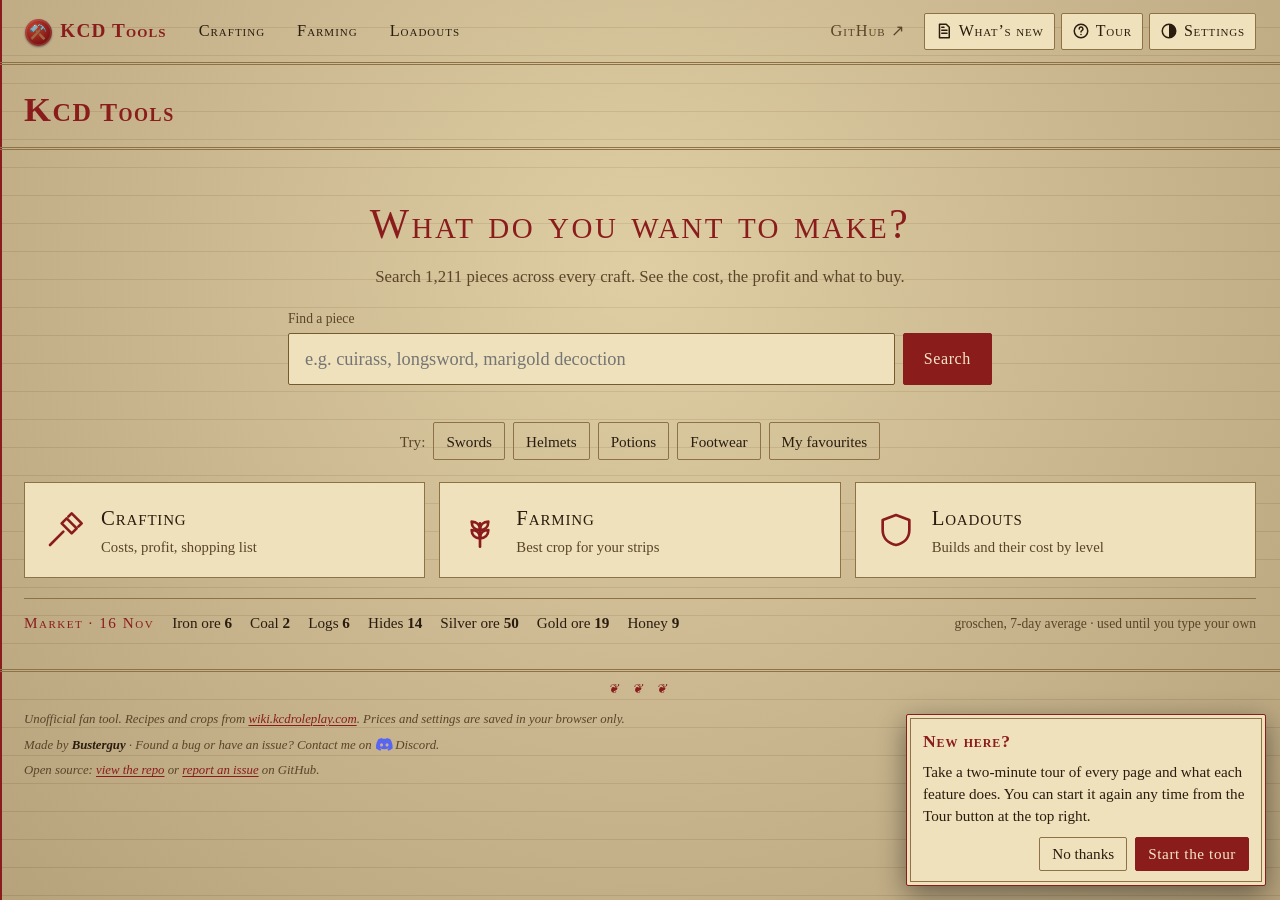
==== commit f79570c1: "Home page: remove the What's new and Good to know boxes Co-Authored-By: Claude Opus 5.5 <noreply@ant" ====
--- a/index.html
+++ b/index.html
@@ -25,7 +25,6 @@
 .tool>span{display:flex;flex-direction:column;gap:2px}.tn{font-size:1.3rem;font-variant:small-caps;letter-spacing:.04em}.td{color:var(--mut);font-size:.92rem}.tool .sum{font-size:.85rem;font-style:italic;color:var(--mut)}.tool .sum:empty{display:none}
 .mkt{display:flex;align-items:baseline;gap:6px 18px;flex-wrap:wrap;margin-top:20px;padding-top:12px;border-top:1px solid var(--bd);font-size:.95rem}
 .mkt .mh{font-variant:small-caps;letter-spacing:.1em;color:var(--ac)}.mkt .mn{color:var(--mut);margin-left:auto;font-size:.85rem}
-.hrow{display:grid;grid-template-columns:repeat(auto-fit,minmax(min(100%,340px),1fr));gap:14px;margin-top:20px;align-items:start}.hrow .card{margin:0}#wn{min-height:15rem;box-sizing:border-box}.gk{margin:0;padding-left:1.2em;color:var(--mut)}.gk li{margin:4px 0}#wnb h3{margin:8px 0 0;text-transform:none;letter-spacing:0;border:0;color:var(--tx);font-size:.98rem}#wnb h3:first-child{margin-top:0}#wnb small{color:var(--mut)}#wnb p{margin:2px 0 0;color:var(--mut)}
 @media (max-width:560px){.hs{padding:16px 0 14px}.hfr button{padding:0 14px}.mkt .mn{margin-left:0;flex-basis:100%}}
 </style>
 <script src="assets/site.js"></script>
@@ -46,15 +45,12 @@
 </section>
 <div class="tools"><a class="tool" href="crafting.html"><svg viewBox="0 0 24 24" aria-hidden="true" focusable="false"><path d="M3 21l8-8"/><path d="M13 5l6 6-3 3-6-6z"/><path d="M14 4l2-2 6 6-2 2"/></svg><span><span class="tn">Crafting</span><span class="td">Costs, profit, shopping list</span><span class="sum" id="sc"></span></span></a><a class="tool" href="farming.html"><svg viewBox="0 0 24 24" aria-hidden="true" focusable="false"><path d="M12 22V8"/><path d="M12 12c-3 0-5-2-5-5 3 0 5 2 5 5z"/><path d="M12 12c3 0 5-2 5-5-3 0-5 2-5 5z"/><path d="M12 17c-3 0-5-2-5-5 3 0 5 2 5 5z"/><path d="M12 17c3 0 5-2 5-5-3 0-5 2-5 5z"/></svg><span><span class="tn">Farming</span><span class="td">Best crop for your strips</span><span class="sum" id="sf"></span></span></a><a class="tool" href="loadouts.html"><svg viewBox="0 0 24 24" aria-hidden="true" focusable="false"><path d="M12 3l8 3v6c0 5-3.5 8-8 9-4.5-1-8-4-8-9V6z"/></svg><span><span class="tn">Loadouts</span><span class="td">Builds and their cost by level</span><span class="sum" id="sl"></span></span></a></div>
 <div class="mkt" id="mkt" hidden></div>
-<div class="hrow"><div class="card" id="wn"><h2>What’s new</h2><div id="wnb"><p class="s" id="wnl" style="margin:0">Loading the latest changes…</p></div></div>
-<div class="card"><h2>Good to know</h2><ul class="gk"><li>Everything you enter stays in your own browser, so nothing is shared between devices. Use Settings → Back up my data to move it.</li><li>Material prices are filled in with auction house averages until you type your own.</li><li>The site keeps working offline once it has loaded, and updates itself when a new version is published.</li></ul></div></div>
 </div></div></main>
 <footer class="site">Unofficial fan tool. Recipes and crops from <a href="https://wiki.kcdroleplay.com/recipes/">wiki.kcdroleplay.com</a>. Prices and settings are saved in your browser only.<div class="sig">Made by <b>Busterguy</b> · Found a bug or have an issue? Contact me on <svg viewBox="0 0 24 24" aria-hidden="true" focusable="false"><path d="M20.317 4.3698a19.7913 19.7913 0 00-4.8851-1.5152.0741.0741 0 00-.0785.0371c-.211.3753-.4447.8648-.6083 1.2495-1.8447-.2762-3.68-.2762-5.4868 0-.1636-.3933-.4058-.8742-.6177-1.2495a.077.077 0 00-.0785-.037 19.7363 19.7363 0 00-4.8852 1.515.0699.0699 0 00-.0321.0277C.5334 9.0458-.319 13.5799.0992 18.0578a.0824.0824 0 00.0312.0561c2.0528 1.5076 4.0413 2.4228 5.9929 3.0294a.0777.0777 0 00.0842-.0276c.4616-.6304.8731-1.2952 1.226-1.9942a.076.076 0 00-.0416-.1057c-.6528-.2476-1.2743-.5495-1.8722-.8923a.077.077 0 01-.0076-.1277c.1258-.0943.2517-.1923.3718-.2914a.0743.0743 0 01.0776-.0105c3.9278 1.7933 8.18 1.7933 12.0614 0a.0739.0739 0 01.0785.0095c.1202.099.246.1981.3728.2924a.077.077 0 01-.0066.1276 12.2986 12.2986 0 01-1.873.8914.0766.0766 0 00-.0407.1067c.3604.698.7719 1.3628 1.225 1.9932a.076.076 0 00.0842.0286c1.961-.6067 3.9495-1.5219 6.0023-3.0294a.077.077 0 00.0313-.0552c.5004-5.177-.8382-9.6739-3.5485-13.6604a.061.061 0 00-.0312-.0286zM8.02 15.3312c-1.1825 0-2.1569-1.0857-2.1569-2.419 0-1.3332.9555-2.4189 2.157-2.4189 1.2108 0 2.1757 1.0952 2.1568 2.419 0 1.3332-.9555 2.4189-2.1569 2.4189zm7.9748 0c-1.1825 0-2.1569-1.0857-2.1569-2.419 0-1.3332.9554-2.4189 2.1569-2.4189 1.2108 0 2.1757 1.0952 2.1568 2.419 0 1.3332-.946 2.4189-2.1568 2.4189Z"/></svg>Discord.</div><div class="sig">Open source: <a href="https://github.com/xBusterguy/KCDCalculator" target="_blank" rel="noopener noreferrer">view the repo</a> or <a href="https://github.com/xBusterguy/KCDCalculator/issues/new/choose" target="_blank" rel="noopener noreferrer">report an issue</a> on GitHub.</div></footer><script>
 (function(){var g=function(k){try{return JSON.parse(localStorage.getItem(k))}catch(e){return null}},set=function(i,t){var e=document.getElementById(i);if(e&&t)e.textContent=t};
 var P=g("kcd-p")||{},n=Object.keys(P).filter(function(k){return P[k]!==""&&+P[k]>0}).length,f=(g("kcd-fav")||[]).length,o=Object.keys(g("kcd-o")||{}).length,a=[];
 if(n)a.push(n+" price"+(n>1?"s":"")+" entered");if(f)a.push(f+" favourite"+(f>1?"s":""));if(o)a.push(o+" piece"+(o>1?"s":"")+" in your order");set("sc",a.join(" · "));
 var F=g("kcd-farm");if(F&&F.lv)set("sf","Last view: level "+F.lv+(F.ww?", weeded & watered":"")+", "+(F.st||1)+" strip"+((F.st||1)>1?"s":""));
-fetch("changelog.json").then(function(r){return r.json()}).then(function(d){var b=document.getElementById("wnb"),es=(d.entries||[]).slice(0,3);if(!es.length)throw 0;b.textContent="";es.forEach(function(e){var h=document.createElement("h3"),sm=document.createElement("small"),p=document.createElement("p"),t=new Date(e.date+"T12:00:00");h.textContent=e.title+" ";sm.textContent=isNaN(t)?e.date:t.toLocaleDateString("en-GB",{day:"numeric",month:"short"});h.appendChild(sm);p.textContent=(e.changes||[])[0]||"";b.appendChild(h);b.appendChild(p)});}).catch(function(){var l=document.getElementById("wnl");if(l)l.textContent="Use the What’s new button at the top to see recent changes."});
 var L=g("kcd-lo");if(L&&L.length)set("sl",L.length+" loadout"+(L.length>1?"s":"")+" saved");})();
 </script><script src="assets/recipes.js" defer></script><script src="assets/market.js" defer></script>
 <script>
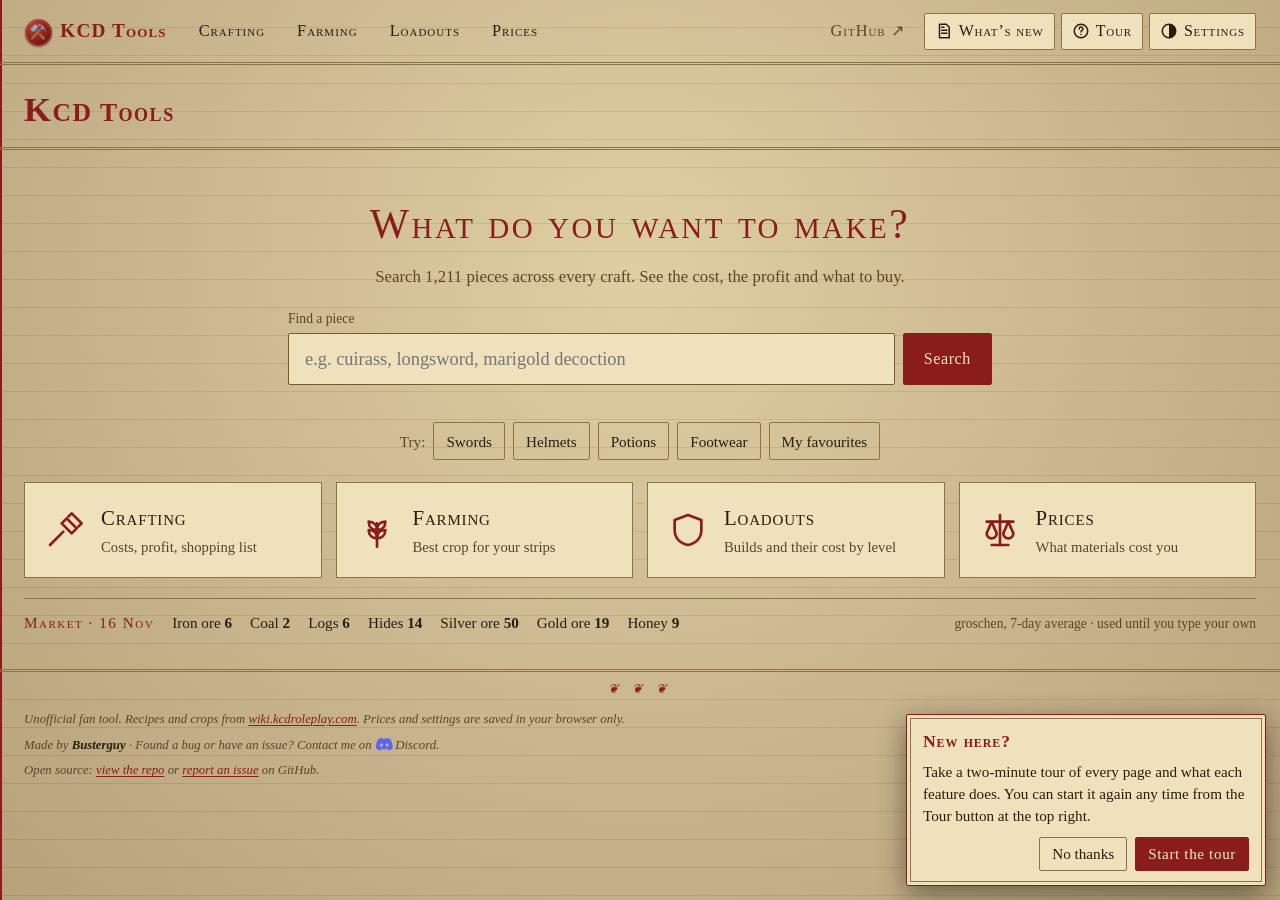
==== commit 552d5d8a: "Prices page: every material price in one place; Crafting, Loadouts and Farming read from it - prices" ====
--- a/index.html
+++ b/index.html
@@ -31,7 +31,7 @@
 
 
 
-</head><body><a class="skip" href="#main">Skip to content</a><nav class="site"><a class="brand" href="index.html" aria-label="KCD Tools home"><span class="logo">⚒️</span> KCD Tools</a><a href="crafting.html">Crafting</a><a href="farming.html">Farming</a><a href="loadouts.html">Loadouts</a><a class="gh" href="https://github.com/xBusterguy/KCDCalculator" target="_blank" rel="noopener noreferrer" title="View the code or report an issue on GitHub">GitHub ↗</a><button type="button" class="clbtn" aria-haspopup="dialog" aria-expanded="false" title="What's new"><svg viewBox="0 0 24 24" aria-hidden="true" focusable="false"><path d="M6 3h9l4 4v14H6z" fill="none" stroke="currentColor" stroke-width="2" stroke-linejoin="round"/><path d="M9 11h7M9 15h7M9 7h3" fill="none" stroke="currentColor" stroke-width="2" stroke-linecap="round"/></svg><span class="tl">What’s new</span></button><button type="button" class="tourbtn" title="Take a guided tour of the site" aria-label="Take the guided tour"><svg viewBox="0 0 24 24" aria-hidden="true" focusable="false"><circle cx="12" cy="12" r="9" fill="none" stroke="currentColor" stroke-width="2"/><path d="M9.6 9.3a2.5 2.5 0 1 1 3.6 2.2c-.8.4-1.2.9-1.2 1.7" fill="none" stroke="currentColor" stroke-width="2" stroke-linecap="round"/><circle cx="12" cy="16.6" r="1.1" fill="currentColor"/></svg><span class="tl">Tour</span></button><details class="menu" id="menu"><summary aria-label="Settings: light or dark mode, backup" title="Light/dark mode and backup"><svg viewBox="0 0 24 24" aria-hidden="true" focusable="false"><circle cx="12" cy="12" r="9" fill="none" stroke="currentColor" stroke-width="2"/><path d="M12 3a9 9 0 0 1 0 18z" fill="currentColor"/></svg><span class="mlabel">Settings</span></summary><div class="pop"><button id="theme" type="button" aria-label="Switch light or dark mode">Switch to dark</button><hr><button id="bk" type="button">Back up my data</button><button id="rsb" type="button">Restore from backup</button><input id="rs" aria-label="Choose a backup file" type="file" accept=".json,application/json" hidden><p class="s" id="bkmsg">Saves your prices, orders, favourites, loadouts and settings to a file.</p></div></details></nav>
+</head><body><a class="skip" href="#main">Skip to content</a><nav class="site"><a class="brand" href="index.html" aria-label="KCD Tools home"><span class="logo">⚒️</span> KCD Tools</a><a href="crafting.html">Crafting</a><a href="farming.html">Farming</a><a href="loadouts.html">Loadouts</a><a href="prices.html">Prices</a><a class="gh" href="https://github.com/xBusterguy/KCDCalculator" target="_blank" rel="noopener noreferrer" title="View the code or report an issue on GitHub">GitHub ↗</a><button type="button" class="clbtn" aria-haspopup="dialog" aria-expanded="false" title="What's new"><svg viewBox="0 0 24 24" aria-hidden="true" focusable="false"><path d="M6 3h9l4 4v14H6z" fill="none" stroke="currentColor" stroke-width="2" stroke-linejoin="round"/><path d="M9 11h7M9 15h7M9 7h3" fill="none" stroke="currentColor" stroke-width="2" stroke-linecap="round"/></svg><span class="tl">What’s new</span></button><button type="button" class="tourbtn" title="Take a guided tour of the site" aria-label="Take the guided tour"><svg viewBox="0 0 24 24" aria-hidden="true" focusable="false"><circle cx="12" cy="12" r="9" fill="none" stroke="currentColor" stroke-width="2"/><path d="M9.6 9.3a2.5 2.5 0 1 1 3.6 2.2c-.8.4-1.2.9-1.2 1.7" fill="none" stroke="currentColor" stroke-width="2" stroke-linecap="round"/><circle cx="12" cy="16.6" r="1.1" fill="currentColor"/></svg><span class="tl">Tour</span></button><details class="menu" id="menu"><summary aria-label="Settings: light or dark mode, backup" title="Light/dark mode and backup"><svg viewBox="0 0 24 24" aria-hidden="true" focusable="false"><circle cx="12" cy="12" r="9" fill="none" stroke="currentColor" stroke-width="2"/><path d="M12 3a9 9 0 0 1 0 18z" fill="currentColor"/></svg><span class="mlabel">Settings</span></summary><div class="pop"><button id="theme" type="button" aria-label="Switch light or dark mode">Switch to dark</button><hr><button id="bk" type="button">Back up my data</button><button id="rsb" type="button">Restore from backup</button><input id="rs" aria-label="Choose a backup file" type="file" accept=".json,application/json" hidden><p class="s" id="bkmsg">Saves your prices, orders, favourites, loadouts and settings to a file.</p></div></details></nav>
 <main id="main" tabindex="-1"><div class="tbar"><h1>KCD Tools</h1></div>
 <div class="layout norail"><div class="mc">
 <section class="hs" aria-labelledby="hsq">
@@ -43,13 +43,13 @@
 <ul class="hres" id="hres" hidden></ul>
 <p class="try"><span>Try:</span><a href="crafting.html?tab=Smithing&amp;cat=Swords">Swords</a><a href="crafting.html?tab=Armouring&amp;cat=Helmets">Helmets</a><a href="crafting.html?tab=Alchemy">Potions</a><a href="crafting.html?tab=Tailoring&amp;cat=Footwear">Footwear</a><a href="crafting.html?tab=%E2%98%85">My favourites</a></p>
 </section>
-<div class="tools"><a class="tool" href="crafting.html"><svg viewBox="0 0 24 24" aria-hidden="true" focusable="false"><path d="M3 21l8-8"/><path d="M13 5l6 6-3 3-6-6z"/><path d="M14 4l2-2 6 6-2 2"/></svg><span><span class="tn">Crafting</span><span class="td">Costs, profit, shopping list</span><span class="sum" id="sc"></span></span></a><a class="tool" href="farming.html"><svg viewBox="0 0 24 24" aria-hidden="true" focusable="false"><path d="M12 22V8"/><path d="M12 12c-3 0-5-2-5-5 3 0 5 2 5 5z"/><path d="M12 12c3 0 5-2 5-5-3 0-5 2-5 5z"/><path d="M12 17c-3 0-5-2-5-5 3 0 5 2 5 5z"/><path d="M12 17c3 0 5-2 5-5-3 0-5 2-5 5z"/></svg><span><span class="tn">Farming</span><span class="td">Best crop for your strips</span><span class="sum" id="sf"></span></span></a><a class="tool" href="loadouts.html"><svg viewBox="0 0 24 24" aria-hidden="true" focusable="false"><path d="M12 3l8 3v6c0 5-3.5 8-8 9-4.5-1-8-4-8-9V6z"/></svg><span><span class="tn">Loadouts</span><span class="td">Builds and their cost by level</span><span class="sum" id="sl"></span></span></a></div>
+<div class="tools"><a class="tool" href="crafting.html"><svg viewBox="0 0 24 24" aria-hidden="true" focusable="false"><path d="M3 21l8-8"/><path d="M13 5l6 6-3 3-6-6z"/><path d="M14 4l2-2 6 6-2 2"/></svg><span><span class="tn">Crafting</span><span class="td">Costs, profit, shopping list</span><span class="sum" id="sc"></span></span></a><a class="tool" href="farming.html"><svg viewBox="0 0 24 24" aria-hidden="true" focusable="false"><path d="M12 22V8"/><path d="M12 12c-3 0-5-2-5-5 3 0 5 2 5 5z"/><path d="M12 12c3 0 5-2 5-5-3 0-5 2-5 5z"/><path d="M12 17c-3 0-5-2-5-5 3 0 5 2 5 5z"/><path d="M12 17c3 0 5-2 5-5-3 0-5 2-5 5z"/></svg><span><span class="tn">Farming</span><span class="td">Best crop for your strips</span><span class="sum" id="sf"></span></span></a><a class="tool" href="loadouts.html"><svg viewBox="0 0 24 24" aria-hidden="true" focusable="false"><path d="M12 3l8 3v6c0 5-3.5 8-8 9-4.5-1-8-4-8-9V6z"/></svg><span><span class="tn">Loadouts</span><span class="td">Builds and their cost by level</span><span class="sum" id="sl"></span></span></a><a class="tool" href="prices.html"><svg viewBox="0 0 24 24" aria-hidden="true" focusable="false"><path d="M12 3v18"/><path d="M7 21h10"/><path d="M4 7h16"/><path d="M7 7l-3 7a3 3 0 0 0 6 0z"/><path d="M17 7l-3 7a3 3 0 0 0 6 0z"/></svg><span><span class="tn">Prices</span><span class="td">What materials cost you</span><span class="sum" id="sp"></span></span></a></div>
 <div class="mkt" id="mkt" hidden></div>
 </div></div></main>
 <footer class="site">Unofficial fan tool. Recipes and crops from <a href="https://wiki.kcdroleplay.com/recipes/">wiki.kcdroleplay.com</a>. Prices and settings are saved in your browser only.<div class="sig">Made by <b>Busterguy</b> · Found a bug or have an issue? Contact me on <svg viewBox="0 0 24 24" aria-hidden="true" focusable="false"><path d="M20.317 4.3698a19.7913 19.7913 0 00-4.8851-1.5152.0741.0741 0 00-.0785.0371c-.211.3753-.4447.8648-.6083 1.2495-1.8447-.2762-3.68-.2762-5.4868 0-.1636-.3933-.4058-.8742-.6177-1.2495a.077.077 0 00-.0785-.037 19.7363 19.7363 0 00-4.8852 1.515.0699.0699 0 00-.0321.0277C.5334 9.0458-.319 13.5799.0992 18.0578a.0824.0824 0 00.0312.0561c2.0528 1.5076 4.0413 2.4228 5.9929 3.0294a.0777.0777 0 00.0842-.0276c.4616-.6304.8731-1.2952 1.226-1.9942a.076.076 0 00-.0416-.1057c-.6528-.2476-1.2743-.5495-1.8722-.8923a.077.077 0 01-.0076-.1277c.1258-.0943.2517-.1923.3718-.2914a.0743.0743 0 01.0776-.0105c3.9278 1.7933 8.18 1.7933 12.0614 0a.0739.0739 0 01.0785.0095c.1202.099.246.1981.3728.2924a.077.077 0 01-.0066.1276 12.2986 12.2986 0 01-1.873.8914.0766.0766 0 00-.0407.1067c.3604.698.7719 1.3628 1.225 1.9932a.076.076 0 00.0842.0286c1.961-.6067 3.9495-1.5219 6.0023-3.0294a.077.077 0 00.0313-.0552c.5004-5.177-.8382-9.6739-3.5485-13.6604a.061.061 0 00-.0312-.0286zM8.02 15.3312c-1.1825 0-2.1569-1.0857-2.1569-2.419 0-1.3332.9555-2.4189 2.157-2.4189 1.2108 0 2.1757 1.0952 2.1568 2.419 0 1.3332-.9555 2.4189-2.1569 2.4189zm7.9748 0c-1.1825 0-2.1569-1.0857-2.1569-2.419 0-1.3332.9554-2.4189 2.1569-2.4189 1.2108 0 2.1757 1.0952 2.1568 2.419 0 1.3332-.946 2.4189-2.1568 2.4189Z"/></svg>Discord.</div><div class="sig">Open source: <a href="https://github.com/xBusterguy/KCDCalculator" target="_blank" rel="noopener noreferrer">view the repo</a> or <a href="https://github.com/xBusterguy/KCDCalculator/issues/new/choose" target="_blank" rel="noopener noreferrer">report an issue</a> on GitHub.</div></footer><script>
 (function(){var g=function(k){try{return JSON.parse(localStorage.getItem(k))}catch(e){return null}},set=function(i,t){var e=document.getElementById(i);if(e&&t)e.textContent=t};
 var P=g("kcd-p")||{},n=Object.keys(P).filter(function(k){return P[k]!==""&&+P[k]>0}).length,f=(g("kcd-fav")||[]).length,o=Object.keys(g("kcd-o")||{}).length,a=[];
-if(n)a.push(n+" price"+(n>1?"s":"")+" entered");if(f)a.push(f+" favourite"+(f>1?"s":""));if(o)a.push(o+" piece"+(o>1?"s":"")+" in your order");set("sc",a.join(" · "));
+if(n)set("sp",n+" price"+(n>1?"s":"")+" of your own");if(f)a.push(f+" favourite"+(f>1?"s":""));if(o)a.push(o+" piece"+(o>1?"s":"")+" in your order");set("sc",a.join(" · "));
 var F=g("kcd-farm");if(F&&F.lv)set("sf","Last view: level "+F.lv+(F.ww?", weeded & watered":"")+", "+(F.st||1)+" strip"+((F.st||1)>1?"s":""));
 var L=g("kcd-lo");if(L&&L.length)set("sl",L.length+" loadout"+(L.length>1?"s":"")+" saved");})();
 </script><script src="assets/recipes.js" defer></script><script src="assets/market.js" defer></script>
--- a/assets/site.css
+++ b/assets/site.css
@@ -140,9 +140,15 @@
 nav.site .tourbtn{display:inline-flex;align-items:center;gap:6px;border:1px solid var(--bd);border-radius:6px;padding:5px 10px;background:var(--card);color:var(--tx);cursor:pointer;font:inherit}
 html[data-skin=ledger] nav.site .tourbtn{border-radius:2px;font-variant:small-caps;letter-spacing:.05em}
 nav.site .tourbtn:hover{border-color:var(--ac);color:var(--ac)}nav.site .tourbtn svg{width:18px;height:18px;flex:none}
-@media (max-width:560px){nav.site .tourbtn .tl{display:none}nav.site .tourbtn{margin-left:auto;padding:5px 7px}nav.site details.menu{margin-left:0!important}}
+nav.site .tourpop{display:none}
+/* phones: Tour moves into the Settings menu (like What’s new) so the five page links fit */
+@media (max-width:560px){nav.site .tourbtn{display:none}nav.site .pop .tourpop{display:block}nav.site details.menu{margin-left:auto!important}}
+@media (max-width:430px){nav.site a:not(.brand){padding:4px 5px!important;font-size:.85rem!important}}
 @media (max-width:389px){nav.site a:not(.brand){padding:4px 4px!important;font-size:.82rem!important}}
 @media (max-width:340px){nav.site a:not(.brand){padding:4px 3px!important;font-size:.78rem!important}nav.site .tourbtn{padding:5px 5px}}
 /* ---- "Saved" note: confirms that a change has been kept in this browser ---- */
 .saved{position:fixed;left:14px;bottom:calc(14px + env(safe-area-inset-bottom,0px));z-index:55;background:var(--card);border:1px solid var(--ok);color:var(--ok);padding:4px 10px;border-radius:2px;font-size:.85rem;opacity:0;transition:opacity .25s;pointer-events:none}.saved.on{opacity:1}
 @media print{.saved,.toast{display:none}}
+/* ---- the "Prices" line on Crafting and Loadouts ---- */
+.pline{display:flex;flex-wrap:wrap;align-items:center;gap:4px 14px;margin:0 0 12px;padding:10px 14px}.pline .plh{font-variant:small-caps;letter-spacing:.1em;color:var(--ac)}.pline b{color:var(--tx)}.pline .mi{color:var(--bad)}.pline .go{margin-left:auto}
+.btn{display:inline-block;padding:4px 12px;border:1px solid var(--ac);border-radius:2px;text-decoration:none}a.btn.pri{background:var(--ac);color:var(--on)}
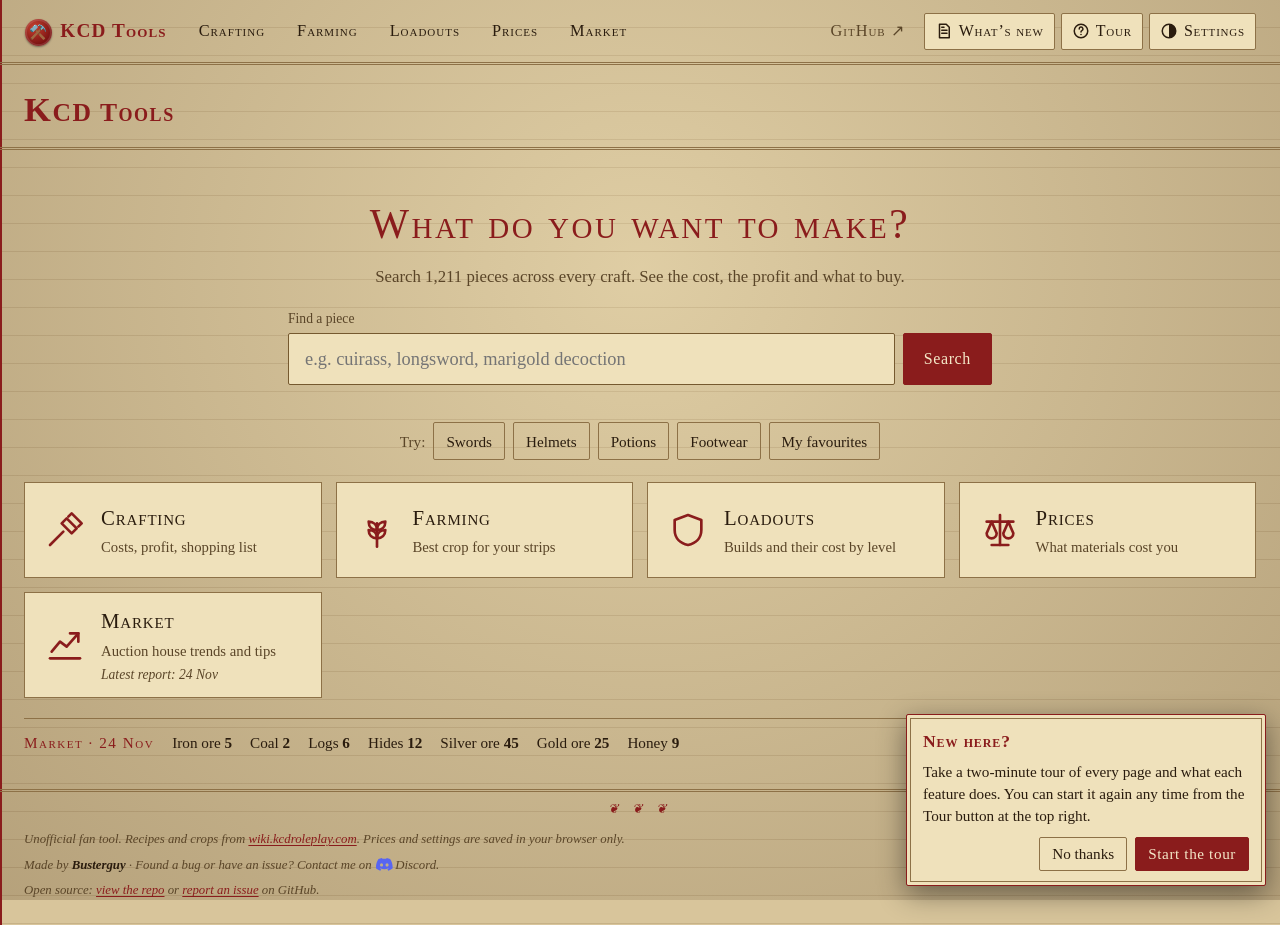
==== commit 1a886cb1: "New Market page: weekly report plus a full market explorer - market.html: the week's report first (s" ====
--- a/index.html
+++ b/index.html
@@ -31,7 +31,7 @@
 
 
 
-</head><body><a class="skip" href="#main">Skip to content</a><nav class="site"><a class="brand" href="index.html" aria-label="KCD Tools home"><span class="logo">⚒️</span> KCD Tools</a><a href="crafting.html">Crafting</a><a href="farming.html">Farming</a><a href="loadouts.html">Loadouts</a><a href="prices.html">Prices</a><a class="gh" href="https://github.com/xBusterguy/KCDCalculator" target="_blank" rel="noopener noreferrer" title="View the code or report an issue on GitHub">GitHub ↗</a><button type="button" class="clbtn" aria-haspopup="dialog" aria-expanded="false" title="What's new"><svg viewBox="0 0 24 24" aria-hidden="true" focusable="false"><path d="M6 3h9l4 4v14H6z" fill="none" stroke="currentColor" stroke-width="2" stroke-linejoin="round"/><path d="M9 11h7M9 15h7M9 7h3" fill="none" stroke="currentColor" stroke-width="2" stroke-linecap="round"/></svg><span class="tl">What’s new</span></button><button type="button" class="tourbtn" title="Take a guided tour of the site" aria-label="Take the guided tour"><svg viewBox="0 0 24 24" aria-hidden="true" focusable="false"><circle cx="12" cy="12" r="9" fill="none" stroke="currentColor" stroke-width="2"/><path d="M9.6 9.3a2.5 2.5 0 1 1 3.6 2.2c-.8.4-1.2.9-1.2 1.7" fill="none" stroke="currentColor" stroke-width="2" stroke-linecap="round"/><circle cx="12" cy="16.6" r="1.1" fill="currentColor"/></svg><span class="tl">Tour</span></button><details class="menu" id="menu"><summary aria-label="Settings: light or dark mode, backup" title="Light/dark mode and backup"><svg viewBox="0 0 24 24" aria-hidden="true" focusable="false"><circle cx="12" cy="12" r="9" fill="none" stroke="currentColor" stroke-width="2"/><path d="M12 3a9 9 0 0 1 0 18z" fill="currentColor"/></svg><span class="mlabel">Settings</span></summary><div class="pop"><button id="theme" type="button" aria-label="Switch light or dark mode">Switch to dark</button><hr><button id="bk" type="button">Back up my data</button><button id="rsb" type="button">Restore from backup</button><input id="rs" aria-label="Choose a backup file" type="file" accept=".json,application/json" hidden><p class="s" id="bkmsg">Saves your prices, orders, favourites, loadouts and settings to a file.</p></div></details></nav>
+</head><body><a class="skip" href="#main">Skip to content</a><nav class="site"><a class="brand" href="index.html" aria-label="KCD Tools home"><span class="logo">⚒️</span> KCD Tools</a><span class="nl"><a href="crafting.html">Crafting</a><a href="farming.html">Farming</a><a href="loadouts.html">Loadouts</a><a href="prices.html">Prices</a><a href="market.html">Market</a></span><a class="gh" href="https://github.com/xBusterguy/KCDCalculator" target="_blank" rel="noopener noreferrer" title="View the code or report an issue on GitHub">GitHub ↗</a><button type="button" class="clbtn" aria-haspopup="dialog" aria-expanded="false" title="What's new"><svg viewBox="0 0 24 24" aria-hidden="true" focusable="false"><path d="M6 3h9l4 4v14H6z" fill="none" stroke="currentColor" stroke-width="2" stroke-linejoin="round"/><path d="M9 11h7M9 15h7M9 7h3" fill="none" stroke="currentColor" stroke-width="2" stroke-linecap="round"/></svg><span class="tl">What’s new</span></button><button type="button" class="tourbtn" title="Take a guided tour of the site" aria-label="Take the guided tour"><svg viewBox="0 0 24 24" aria-hidden="true" focusable="false"><circle cx="12" cy="12" r="9" fill="none" stroke="currentColor" stroke-width="2"/><path d="M9.6 9.3a2.5 2.5 0 1 1 3.6 2.2c-.8.4-1.2.9-1.2 1.7" fill="none" stroke="currentColor" stroke-width="2" stroke-linecap="round"/><circle cx="12" cy="16.6" r="1.1" fill="currentColor"/></svg><span class="tl">Tour</span></button><details class="menu" id="menu"><summary aria-label="Settings: light or dark mode, backup" title="Light/dark mode and backup"><svg viewBox="0 0 24 24" aria-hidden="true" focusable="false"><circle cx="12" cy="12" r="9" fill="none" stroke="currentColor" stroke-width="2"/><path d="M12 3a9 9 0 0 1 0 18z" fill="currentColor"/></svg><span class="mlabel">Settings</span></summary><div class="pop"><button id="theme" type="button" aria-label="Switch light or dark mode">Switch to dark</button><hr><button id="bk" type="button">Back up my data</button><button id="rsb" type="button">Restore from backup</button><input id="rs" aria-label="Choose a backup file" type="file" accept=".json,application/json" hidden><p class="s" id="bkmsg">Saves your prices, orders, favourites, loadouts and settings to a file.</p></div></details></nav>
 <main id="main" tabindex="-1"><div class="tbar"><h1>KCD Tools</h1></div>
 <div class="layout norail"><div class="mc">
 <section class="hs" aria-labelledby="hsq">
@@ -43,7 +43,7 @@
 <ul class="hres" id="hres" hidden></ul>
 <p class="try"><span>Try:</span><a href="crafting.html?tab=Smithing&amp;cat=Swords">Swords</a><a href="crafting.html?tab=Armouring&amp;cat=Helmets">Helmets</a><a href="crafting.html?tab=Alchemy">Potions</a><a href="crafting.html?tab=Tailoring&amp;cat=Footwear">Footwear</a><a href="crafting.html?tab=%E2%98%85">My favourites</a></p>
 </section>
-<div class="tools"><a class="tool" href="crafting.html"><svg viewBox="0 0 24 24" aria-hidden="true" focusable="false"><path d="M3 21l8-8"/><path d="M13 5l6 6-3 3-6-6z"/><path d="M14 4l2-2 6 6-2 2"/></svg><span><span class="tn">Crafting</span><span class="td">Costs, profit, shopping list</span><span class="sum" id="sc"></span></span></a><a class="tool" href="farming.html"><svg viewBox="0 0 24 24" aria-hidden="true" focusable="false"><path d="M12 22V8"/><path d="M12 12c-3 0-5-2-5-5 3 0 5 2 5 5z"/><path d="M12 12c3 0 5-2 5-5-3 0-5 2-5 5z"/><path d="M12 17c-3 0-5-2-5-5 3 0 5 2 5 5z"/><path d="M12 17c3 0 5-2 5-5-3 0-5 2-5 5z"/></svg><span><span class="tn">Farming</span><span class="td">Best crop for your strips</span><span class="sum" id="sf"></span></span></a><a class="tool" href="loadouts.html"><svg viewBox="0 0 24 24" aria-hidden="true" focusable="false"><path d="M12 3l8 3v6c0 5-3.5 8-8 9-4.5-1-8-4-8-9V6z"/></svg><span><span class="tn">Loadouts</span><span class="td">Builds and their cost by level</span><span class="sum" id="sl"></span></span></a><a class="tool" href="prices.html"><svg viewBox="0 0 24 24" aria-hidden="true" focusable="false"><path d="M12 3v18"/><path d="M7 21h10"/><path d="M4 7h16"/><path d="M7 7l-3 7a3 3 0 0 0 6 0z"/><path d="M17 7l-3 7a3 3 0 0 0 6 0z"/></svg><span><span class="tn">Prices</span><span class="td">What materials cost you</span><span class="sum" id="sp"></span></span></a></div>
+<div class="tools"><a class="tool" href="crafting.html"><svg viewBox="0 0 24 24" aria-hidden="true" focusable="false"><path d="M3 21l8-8"/><path d="M13 5l6 6-3 3-6-6z"/><path d="M14 4l2-2 6 6-2 2"/></svg><span><span class="tn">Crafting</span><span class="td">Costs, profit, shopping list</span><span class="sum" id="sc"></span></span></a><a class="tool" href="farming.html"><svg viewBox="0 0 24 24" aria-hidden="true" focusable="false"><path d="M12 22V8"/><path d="M12 12c-3 0-5-2-5-5 3 0 5 2 5 5z"/><path d="M12 12c3 0 5-2 5-5-3 0-5 2-5 5z"/><path d="M12 17c-3 0-5-2-5-5 3 0 5 2 5 5z"/><path d="M12 17c3 0 5-2 5-5-3 0-5 2-5 5z"/></svg><span><span class="tn">Farming</span><span class="td">Best crop for your strips</span><span class="sum" id="sf"></span></span></a><a class="tool" href="loadouts.html"><svg viewBox="0 0 24 24" aria-hidden="true" focusable="false"><path d="M12 3l8 3v6c0 5-3.5 8-8 9-4.5-1-8-4-8-9V6z"/></svg><span><span class="tn">Loadouts</span><span class="td">Builds and their cost by level</span><span class="sum" id="sl"></span></span></a><a class="tool" href="prices.html"><svg viewBox="0 0 24 24" aria-hidden="true" focusable="false"><path d="M12 3v18"/><path d="M7 21h10"/><path d="M4 7h16"/><path d="M7 7l-3 7a3 3 0 0 0 6 0z"/><path d="M17 7l-3 7a3 3 0 0 0 6 0z"/></svg><span><span class="tn">Prices</span><span class="td">What materials cost you</span><span class="sum" id="sp"></span></span></a><a class="tool" href="market.html"><svg viewBox="0 0 24 24" aria-hidden="true" focusable="false"><path d="M3 20h18"/><path d="M4 16l5-6 4 3 7-8"/><path d="M15 5h5v5"/></svg><span><span class="tn">Market</span><span class="td">Auction house trends and tips</span><span class="sum" id="sm"></span></span></a></div>
 <div class="mkt" id="mkt" hidden></div>
 </div></div></main>
 <footer class="site">Unofficial fan tool. Recipes and crops from <a href="https://wiki.kcdroleplay.com/recipes/">wiki.kcdroleplay.com</a>. Prices and settings are saved in your browser only.<div class="sig">Made by <b>Busterguy</b> · Found a bug or have an issue? Contact me on <svg viewBox="0 0 24 24" aria-hidden="true" focusable="false"><path d="M20.317 4.3698a19.7913 19.7913 0 00-4.8851-1.5152.0741.0741 0 00-.0785.0371c-.211.3753-.4447.8648-.6083 1.2495-1.8447-.2762-3.68-.2762-5.4868 0-.1636-.3933-.4058-.8742-.6177-1.2495a.077.077 0 00-.0785-.037 19.7363 19.7363 0 00-4.8852 1.515.0699.0699 0 00-.0321.0277C.5334 9.0458-.319 13.5799.0992 18.0578a.0824.0824 0 00.0312.0561c2.0528 1.5076 4.0413 2.4228 5.9929 3.0294a.0777.0777 0 00.0842-.0276c.4616-.6304.8731-1.2952 1.226-1.9942a.076.076 0 00-.0416-.1057c-.6528-.2476-1.2743-.5495-1.8722-.8923a.077.077 0 01-.0076-.1277c.1258-.0943.2517-.1923.3718-.2914a.0743.0743 0 01.0776-.0105c3.9278 1.7933 8.18 1.7933 12.0614 0a.0739.0739 0 01.0785.0095c.1202.099.246.1981.3728.2924a.077.077 0 01-.0066.1276 12.2986 12.2986 0 01-1.873.8914.0766.0766 0 00-.0407.1067c.3604.698.7719 1.3628 1.225 1.9932a.076.076 0 00.0842.0286c1.961-.6067 3.9495-1.5219 6.0023-3.0294a.077.077 0 00.0313-.0552c.5004-5.177-.8382-9.6739-3.5485-13.6604a.061.061 0 00-.0312-.0286zM8.02 15.3312c-1.1825 0-2.1569-1.0857-2.1569-2.419 0-1.3332.9555-2.4189 2.157-2.4189 1.2108 0 2.1757 1.0952 2.1568 2.419 0 1.3332-.9555 2.4189-2.1569 2.4189zm7.9748 0c-1.1825 0-2.1569-1.0857-2.1569-2.419 0-1.3332.9554-2.4189 2.1569-2.4189 1.2108 0 2.1757 1.0952 2.1568 2.419 0 1.3332-.946 2.4189-2.1568 2.4189Z"/></svg>Discord.</div><div class="sig">Open source: <a href="https://github.com/xBusterguy/KCDCalculator" target="_blank" rel="noopener noreferrer">view the repo</a> or <a href="https://github.com/xBusterguy/KCDCalculator/issues/new/choose" target="_blank" rel="noopener noreferrer">report an issue</a> on GitHub.</div></footer><script>
@@ -76,6 +76,6 @@
  if(q.value)show();
  // Market strip: the suggested prices the calculators use
  if(typeof MARKET==="object"&&typeof RAW==="object"){var ids=["O","C","L","H","A","G","honey"].filter(function(k){return MARKET.p[k]&&RAW[k]}),d=new Date(MARKET.date+"T12:00:00"),ds=isNaN(d)?MARKET.date:d.toLocaleDateString("en-GB",{day:"numeric",month:"short"});
-  $("mkt").innerHTML='<span class="mh">Market · '+esc(ds)+'</span>'+ids.map(function(k){return"<span>"+esc(RAW[k])+" <b>"+MARKET.p[k]+"</b></span>"}).join("")+'<span class="mn">groschen, 7-day average · used until you type your own</span>';$("mkt").hidden=false}
+  $("mkt").innerHTML='<span class="mh">Market · '+esc(ds)+'</span>'+ids.map(function(k){return"<span>"+esc(RAW[k])+" <b>"+MARKET.p[k]+"</b></span>"}).join("")+'<span class="mn">groschen, 7-day average · <a href="market.html">see the market report</a></span>';$("mkt").hidden=false;$("sm").textContent="Latest report: "+ds}
 });
 </script><script src="assets/tour.js" defer></script><script src="assets/changelog.js" defer></script></body></html>
--- a/assets/site.css
+++ b/assets/site.css
@@ -152,3 +152,14 @@
 /* ---- the "Prices" line on Crafting and Loadouts ---- */
 .pline{display:flex;flex-wrap:wrap;align-items:center;gap:4px 14px;margin:0 0 12px;padding:10px 14px}.pline .plh{font-variant:small-caps;letter-spacing:.1em;color:var(--ac)}.pline b{color:var(--tx)}.pline .mi{color:var(--bad)}.pline .go{margin-left:auto}
 .btn{display:inline-block;padding:4px 12px;border:1px solid var(--ac);border-radius:2px;text-decoration:none}a.btn.pri{background:var(--ac);color:var(--on)}
+/* hidden on screen, still read by screen readers */
+.vh{position:absolute!important;width:1px;height:1px;overflow:hidden;clip:rect(0 0 0 0);white-space:nowrap}
+/* page links: part of the top bar on wide screens; on phones they get a row of their own under the logo and menu */
+nav.site .nl{display:contents}
+@media (max-width:560px){nav.site{flex-wrap:wrap;row-gap:4px}nav.site .nl{order:2;flex:1 0 100%;display:flex;justify-content:space-between;gap:2px;border-top:1px solid var(--bd);padding-top:4px}nav.site details.menu{order:1}}
+/* mid-size screens: the top bar tightens step by step so it stays on one row */
+@media (min-width:561px) and (max-width:1200px){nav.site .clbtn .tl,nav.site .tourbtn .tl{display:none}nav.site .clbtn,nav.site .tourbtn{padding:5px 8px}}
+@media (min-width:561px) and (max-width:1000px){nav.site details.menu>summary{font-size:0;gap:0;padding:5px 8px}nav.site details.menu>summary svg{width:18px;height:18px}}
+@media (min-width:561px) and (max-width:860px){nav.site a.gh{display:none}nav.site details.menu{margin-left:auto}}
+@media (min-width:561px) and (max-width:800px){html[data-skin=ledger] nav.site .brand,nav.site .brand{font-size:0;padding-right:2px}nav.site .nl a{padding:6px 7px}}
+@media (min-width:561px) and (max-width:640px){nav.site .nl a{padding:4px 5px;font-size:.9rem}}
